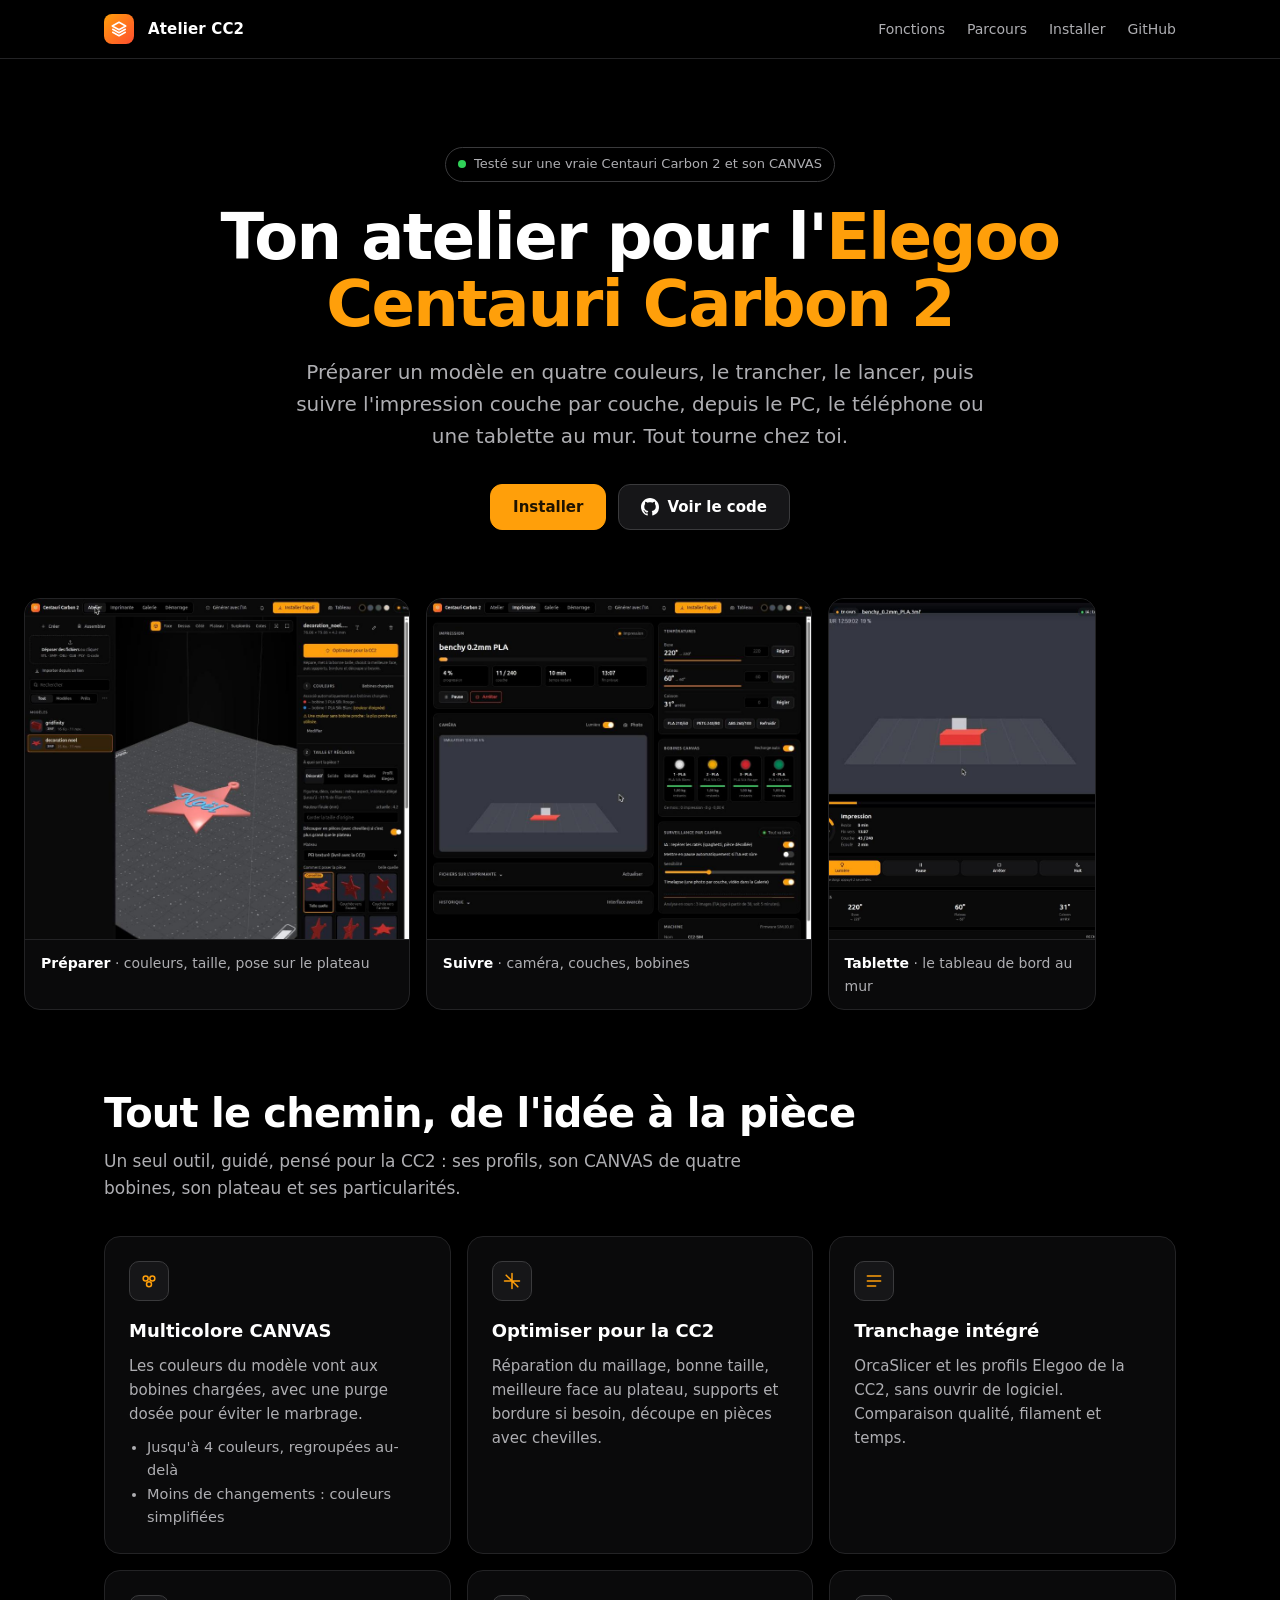
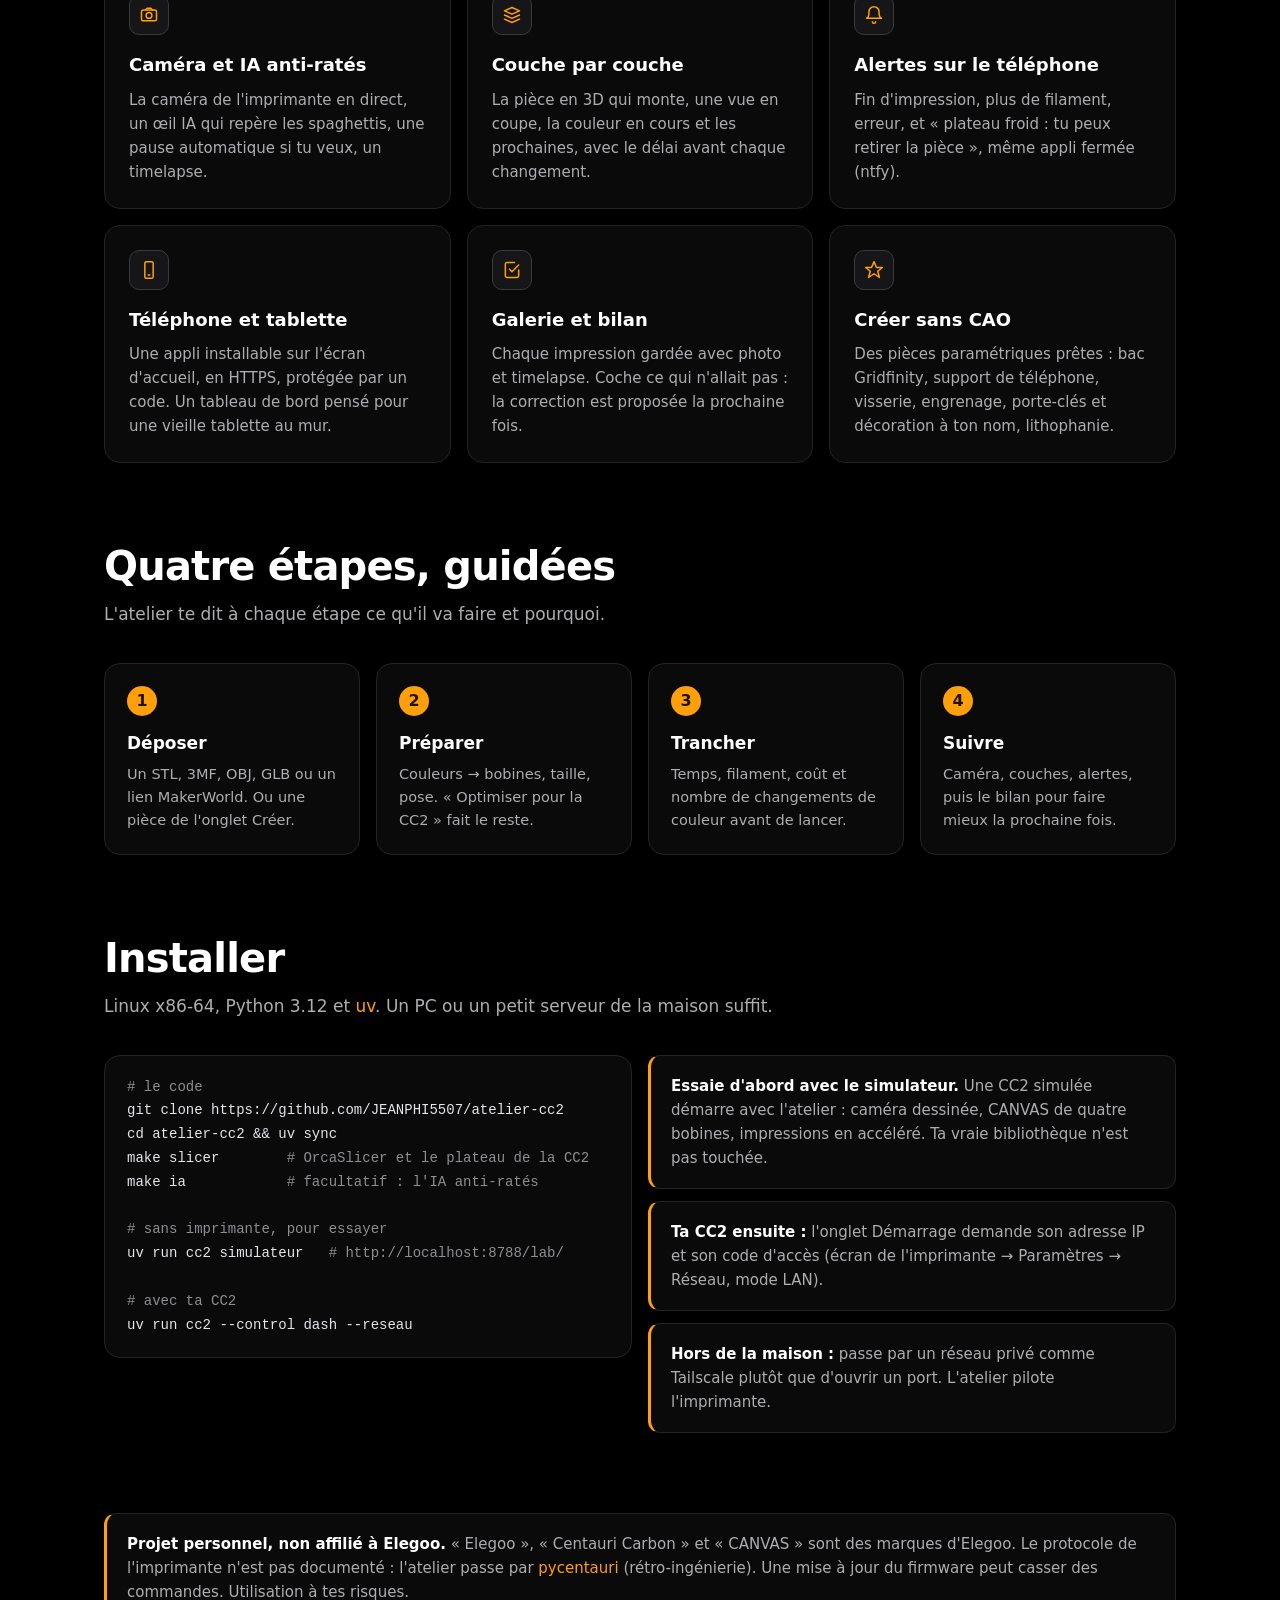
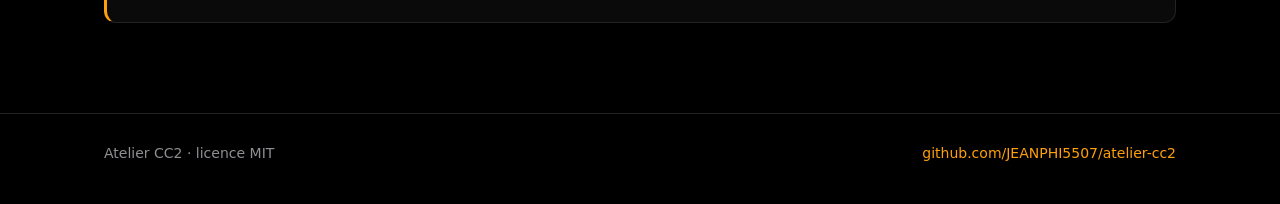
==== docs/index.html @ b0e8e363 "Page d'accueil du projet" ====
<!doctype html>
<html lang="fr">
<head>
<meta charset="utf-8">
<meta name="viewport" content="width=device-width, initial-scale=1">
<title>Atelier CC2</title>
<meta name="description" content="Un atelier web pour l'Elegoo Centauri Carbon 2 et son CANVAS : préparer, trancher, lancer et suivre ses impressions, depuis le PC, le téléphone ou une tablette.">
<meta name="theme-color" content="#000000">
<style>
  :root {
    --bg: #000; --surface: #0a0a0b; --raised: #161618; --line: #232325; --line-strong: #3a3a3c;
    --txt: #fff; --dim: #aeaeb2; --faint: #8e8e93; --acc: #ff9f0a; --acc-ink: #1f1300;
    --ok: #30d158; --r: 16px;
  }
  * { box-sizing: border-box; }
  html { scroll-behavior: smooth; }
  body { margin: 0; background: var(--bg); color: var(--txt); font: 16px/1.6 -apple-system, BlinkMacSystemFont, "SF Pro Text", Inter, "Segoe UI", system-ui, sans-serif; -webkit-font-smoothing: antialiased; }
  a { color: var(--acc); text-decoration: none; } a:hover { text-decoration: underline; }
  .wrap { max-width: 1120px; margin: 0 auto; padding: 0 24px; }
  header.top { position: sticky; top: 0; z-index: 5; background: rgba(0,0,0,.82); backdrop-filter: saturate(160%) blur(14px); border-bottom: 1px solid var(--line); }
  header.top .wrap { display: flex; align-items: center; gap: 14px; height: 58px; }
  .logo { width: 30px; height: 30px; border-radius: 8px; background: linear-gradient(135deg, var(--acc), #ff4d2f); display: grid; place-items: center; }
  .logo svg { width: 18px; height: 18px; fill: none; stroke: #fff; stroke-width: 2; stroke-linejoin: round; }
  header.top b { font-size: 15px; letter-spacing: .01em; }
  header.top nav { margin-left: auto; display: flex; gap: 22px; font-size: 14px; }
  header.top nav a { color: var(--dim); } header.top nav a:hover { color: var(--txt); text-decoration: none; }

  .hero { padding: 88px 0 56px; text-align: center; }
  .tag { display: inline-flex; gap: 8px; align-items: center; padding: 6px 12px; border: 1px solid var(--line-strong); border-radius: 99px; color: var(--dim); font-size: 13px; }
  .tag i { width: 8px; height: 8px; border-radius: 50%; background: var(--ok); }
  h1 { font-size: clamp(38px, 6vw, 64px); line-height: 1.05; letter-spacing: -.025em; margin: 22px auto 18px; max-width: 900px; }
  h1 span { color: var(--acc); }
  .lead { color: var(--dim); font-size: clamp(17px, 2vw, 20px); max-width: 720px; margin: 0 auto 32px; }
  .btns { display: flex; gap: 12px; justify-content: center; flex-wrap: wrap; }
  .btn { display: inline-flex; align-items: center; gap: 8px; height: 46px; padding: 0 22px; border-radius: 12px; font-weight: 600; font-size: 15px; border: 1px solid var(--line-strong); color: var(--txt); background: var(--raised); }
  .btn:hover { text-decoration: none; border-color: var(--faint); }
  .btn.primary { background: var(--acc); color: var(--acc-ink); border-color: var(--acc); }
  .btn.primary:hover { filter: brightness(1.08); }
  .btn svg { width: 18px; height: 18px; fill: currentColor; }

  .shots { display: grid; grid-template-columns: 1.15fr 1.15fr .8fr; gap: 16px; margin: 12px 0 0; }
  figure { margin: 0; background: var(--surface); border: 1px solid var(--line); border-radius: var(--r); overflow: hidden; }
  figure img { display: block; width: 100%; height: 340px; object-fit: cover; object-position: top; }
  figcaption { padding: 12px 16px; font-size: 14px; color: var(--dim); border-top: 1px solid var(--line); }
  figcaption b { color: var(--txt); }

  section { padding: 80px 0 0; }
  h2 { font-size: clamp(28px, 3.6vw, 40px); letter-spacing: -.02em; line-height: 1.15; margin: 0 0 12px; }
  .sub { color: var(--dim); max-width: 680px; margin: 0 0 34px; font-size: 17px; }
  .grid { display: grid; grid-template-columns: repeat(3, 1fr); gap: 16px; }
  .card { background: var(--surface); border: 1px solid var(--line); border-radius: var(--r); padding: 24px; }
  .card .ic { width: 40px; height: 40px; border-radius: 10px; background: var(--raised); border: 1px solid var(--line-strong); display: grid; place-items: center; margin-bottom: 16px; }
  .card .ic svg { width: 20px; height: 20px; fill: none; stroke: var(--acc); stroke-width: 1.8; stroke-linecap: round; stroke-linejoin: round; }
  .card h3 { margin: 0 0 8px; font-size: 18px; }
  .card p { margin: 0; color: var(--dim); font-size: 15px; }
  .card ul { margin: 10px 0 0; padding-left: 18px; color: var(--dim); font-size: 14.5px; }

  .steps { counter-reset: s; display: grid; grid-template-columns: repeat(4, 1fr); gap: 16px; }
  .step { position: relative; padding: 22px; border-radius: var(--r); background: var(--surface); border: 1px solid var(--line); }
  .step::before { counter-increment: s; content: counter(s); display: grid; place-items: center; width: 30px; height: 30px; border-radius: 50%; background: var(--acc); color: var(--acc-ink); font-weight: 700; margin-bottom: 14px; }
  .step h3 { margin: 0 0 6px; font-size: 17px; } .step p { margin: 0; color: var(--dim); font-size: 14.5px; }

  .install { display: grid; grid-template-columns: 1fr 1fr; gap: 16px; align-items: start; }
  pre { margin: 0; background: var(--surface); border: 1px solid var(--line); border-radius: var(--r); padding: 20px 22px; overflow-x: auto; font: 14px/1.7 ui-monospace, "SF Mono", Menlo, Consolas, monospace; color: #e5e5ea; }
  pre .c { color: var(--faint); }
  .note { background: var(--surface); border: 1px solid var(--line); border-left: 3px solid var(--acc); border-radius: 12px; padding: 18px 20px; color: var(--dim); font-size: 15px; }
  .note b { color: var(--txt); }
  .note + .note { margin-top: 12px; }

  footer { margin-top: 90px; border-top: 1px solid var(--line); padding: 28px 0 40px; color: var(--faint); font-size: 14px; }
  footer .wrap { display: flex; gap: 16px; flex-wrap: wrap; justify-content: space-between; }

  @media (max-width: 900px) {
    .shots { grid-template-columns: 1fr; } figure img { height: auto; max-height: 520px; }
    .grid { grid-template-columns: 1fr 1fr; } .steps { grid-template-columns: 1fr 1fr; } .install { grid-template-columns: 1fr; }
  }
  @media (max-width: 600px) {
    .wrap { padding: 0 16px; } header.top nav { gap: 14px; font-size: 13px; } header.top nav .opt { display: none; }
    .hero { padding: 56px 0 36px; } section { padding-top: 60px; }
    .grid, .steps { grid-template-columns: 1fr; }
    .btn { width: 100%; justify-content: center; }
  }
</style>
</head>
<body>
<header class="top">
  <div class="wrap">
    <span class="logo"><svg viewBox="0 0 24 24"><path d="M12 3 3 8l9 5 9-5-9-5Zm-9 9 9 5 9-5M3 16l9 5 9-5"/></svg></span>
    <b>Atelier CC2</b>
    <nav><a href="#fonctions">Fonctions</a><a class="opt" href="#parcours">Parcours</a><a href="#installer">Installer</a><a href="https://github.com/JEANPHI5507/atelier-cc2">GitHub</a></nav>
  </div>
</header>

<main>
  <div class="wrap hero">
    <span class="tag"><i></i>Testé sur une vraie Centauri Carbon 2 et son CANVAS</span>
    <h1>Ton atelier pour l'<span>Elegoo Centauri&nbsp;Carbon&nbsp;2</span></h1>
    <p class="lead">Préparer un modèle en quatre couleurs, le trancher, le lancer, puis suivre l'impression couche par couche,
      depuis le PC, le téléphone ou une tablette au mur. Tout tourne chez toi.</p>
    <div class="btns">
      <a class="btn primary" href="#installer">Installer</a>
      <a class="btn" href="https://github.com/JEANPHI5507/atelier-cc2"><svg viewBox="0 0 16 16"><path d="M8 0C3.58 0 0 3.58 0 8c0 3.54 2.29 6.53 5.47 7.59.4.07.55-.17.55-.38 0-.19-.01-.82-.01-1.49-2.01.37-2.53-.49-2.69-.94-.09-.23-.48-.94-.82-1.13-.28-.15-.68-.52-.01-.53.63-.01 1.08.58 1.23.82.72 1.21 1.87.87 2.33.66.07-.52.28-.87.51-1.07-1.78-.2-3.64-.89-3.64-3.95 0-.87.31-1.59.82-2.15-.08-.2-.36-1.02.08-2.12 0 0 .67-.21 2.2.82.64-.18 1.32-.27 2-.27.68 0 1.36.09 2 .27 1.53-1.04 2.2-.82 2.2-.82.44 1.1.16 1.92.08 2.12.51.56.82 1.27.82 2.15 0 3.07-1.87 3.75-3.65 3.95.29.25.54.73.54 1.48 0 1.07-.01 1.93-.01 2.2 0 .21.15.46.55.38A8.01 8.01 0 0 0 16 8c0-4.42-3.58-8-8-8Z"/></svg>Voir le code</a>
    </div>
  </div>

  <div class="wrap shots">
    <figure><img src="atelier.jpg" alt="L'onglet Atelier : un modèle de décoration de Noël sur le plateau de la CC2, ses couleurs associées aux bobines"><figcaption><b>Préparer</b> · couleurs, taille, pose sur le plateau</figcaption></figure>
    <figure><img src="imprimante.jpg" alt="L'onglet Imprimante pendant une impression : progression, caméra, températures et bobines du CANVAS"><figcaption><b>Suivre</b> · caméra, couches, bobines</figcaption></figure>
    <figure><img src="tablette.jpg" alt="Le tableau de bord pour tablette : caméra en grand, progression et boutons"><figcaption><b>Tablette</b> · le tableau de bord au mur</figcaption></figure>
  </div>

  <section id="fonctions">
    <div class="wrap">
      <h2>Tout le chemin, de l'idée à la pièce</h2>
      <p class="sub">Un seul outil, guidé, pensé pour la CC2 : ses profils, son CANVAS de quatre bobines, son plateau et ses particularités.</p>
      <div class="grid">
        <div class="card"><div class="ic"><svg viewBox="0 0 24 24"><circle cx="8" cy="9" r="3"/><circle cx="16" cy="9" r="3"/><circle cx="12" cy="16" r="3"/></svg></div>
          <h3>Multicolore CANVAS</h3><p>Les couleurs du modèle vont aux bobines chargées, avec une purge dosée pour éviter le marbrage.</p>
          <ul><li>Jusqu'à 4 couleurs, regroupées au-delà</li><li>Moins de changements : couleurs simplifiées</li></ul></div>
        <div class="card"><div class="ic"><svg viewBox="0 0 24 24"><path d="M12 3v18M3 12h18M5 5l14 14"/></svg></div>
          <h3>Optimiser pour la CC2</h3><p>Réparation du maillage, bonne taille, meilleure face au plateau, supports et bordure si besoin, découpe en pièces avec chevilles.</p></div>
        <div class="card"><div class="ic"><svg viewBox="0 0 24 24"><path d="M4 6h16M4 12h16M4 18h10"/></svg></div>
          <h3>Tranchage intégré</h3><p>OrcaSlicer et les profils Elegoo de la CC2, sans ouvrir de logiciel. Comparaison qualité, filament et temps.</p></div>
        <div class="card"><div class="ic"><svg viewBox="0 0 24 24"><rect x="3" y="6" width="18" height="13" rx="2"/><circle cx="12" cy="12.5" r="3.5"/><path d="M8 6l1.5-2h5L16 6"/></svg></div>
          <h3>Caméra et IA anti-ratés</h3><p>La caméra de l'imprimante en direct, un œil IA qui repère les spaghettis, une pause automatique si tu veux, un timelapse.</p></div>
        <div class="card"><div class="ic"><svg viewBox="0 0 24 24"><path d="M3 17l9 4 9-4M3 12l9 4 9-4M12 3 3 7l9 4 9-4-9-4Z"/></svg></div>
          <h3>Couche par couche</h3><p>La pièce en 3D qui monte, une vue en coupe, la couleur en cours et les prochaines, avec le délai avant chaque changement.</p></div>
        <div class="card"><div class="ic"><svg viewBox="0 0 24 24"><path d="M6 8a6 6 0 0 1 12 0c0 7 3 8 3 8H3s3-1 3-8M10 20a2 2 0 0 0 4 0"/></svg></div>
          <h3>Alertes sur le téléphone</h3><p>Fin d'impression, plus de filament, erreur, et « plateau froid : tu peux retirer la pièce », même appli fermée (ntfy).</p></div>
        <div class="card"><div class="ic"><svg viewBox="0 0 24 24"><rect x="7" y="2" width="10" height="20" rx="2"/><path d="M11 18h2"/></svg></div>
          <h3>Téléphone et tablette</h3><p>Une appli installable sur l'écran d'accueil, en HTTPS, protégée par un code. Un tableau de bord pensé pour une vieille tablette au mur.</p></div>
        <div class="card"><div class="ic"><svg viewBox="0 0 24 24"><path d="M9 11l3 3 8-8M20 12v7a2 2 0 0 1-2 2H6a2 2 0 0 1-2-2V5a2 2 0 0 1 2-2h9"/></svg></div>
          <h3>Galerie et bilan</h3><p>Chaque impression gardée avec photo et timelapse. Coche ce qui n'allait pas : la correction est proposée la prochaine fois.</p></div>
        <div class="card"><div class="ic"><svg viewBox="0 0 24 24"><path d="M12 2l3 7h7l-5.5 4.5L18.5 21 12 16.5 5.5 21l2-7.5L2 9h7l3-7Z"/></svg></div>
          <h3>Créer sans CAO</h3><p>Des pièces paramétriques prêtes : bac Gridfinity, support de téléphone, visserie, engrenage, porte-clés et décoration à ton nom, lithophanie.</p></div>
      </div>
    </div>
  </section>

  <section id="parcours">
    <div class="wrap">
      <h2>Quatre étapes, guidées</h2>
      <p class="sub">L'atelier te dit à chaque étape ce qu'il va faire et pourquoi.</p>
      <div class="steps">
        <div class="step"><h3>Déposer</h3><p>Un STL, 3MF, OBJ, GLB ou un lien MakerWorld. Ou une pièce de l'onglet Créer.</p></div>
        <div class="step"><h3>Préparer</h3><p>Couleurs → bobines, taille, pose. « Optimiser pour la CC2 » fait le reste.</p></div>
        <div class="step"><h3>Trancher</h3><p>Temps, filament, coût et nombre de changements de couleur avant de lancer.</p></div>
        <div class="step"><h3>Suivre</h3><p>Caméra, couches, alertes, puis le bilan pour faire mieux la prochaine fois.</p></div>
      </div>
    </div>
  </section>

  <section id="installer">
    <div class="wrap">
      <h2>Installer</h2>
      <p class="sub">Linux x86-64, Python 3.12 et <a href="https://docs.astral.sh/uv/">uv</a>. Un PC ou un petit serveur de la maison suffit.</p>
      <div class="install">
        <pre><span class="c"># le code</span>
git clone https://github.com/JEANPHI5507/atelier-cc2
cd atelier-cc2 && uv sync
make slicer        <span class="c"># OrcaSlicer et le plateau de la CC2</span>
make ia            <span class="c"># facultatif : l'IA anti-ratés</span>

<span class="c"># sans imprimante, pour essayer</span>
uv run cc2 simulateur   <span class="c"># http://localhost:8788/lab/</span>

<span class="c"># avec ta CC2</span>
uv run cc2 --control dash --reseau</pre>
        <div>
          <div class="note"><b>Essaie d'abord avec le simulateur.</b> Une CC2 simulée démarre avec l'atelier : caméra dessinée, CANVAS de quatre bobines, impressions en accéléré. Ta vraie bibliothèque n'est pas touchée.</div>
          <div class="note"><b>Ta CC2 ensuite :</b> l'onglet Démarrage demande son adresse IP et son code d'accès (écran de l'imprimante → Paramètres → Réseau, mode LAN).</div>
          <div class="note"><b>Hors de la maison :</b> passe par un réseau privé comme Tailscale plutôt que d'ouvrir un port. L'atelier pilote l'imprimante.</div>
        </div>
      </div>
    </div>
  </section>

  <section>
    <div class="wrap">
      <div class="note"><b>Projet personnel, non affilié à Elegoo.</b> « Elegoo », « Centauri Carbon » et « CANVAS » sont des marques d'Elegoo.
        Le protocole de l'imprimante n'est pas documenté : l'atelier passe par <a href="https://github.com/bjan/pycentauri">pycentauri</a> (rétro-ingénierie).
        Une mise à jour du firmware peut casser des commandes. Utilisation à tes risques.</div>
    </div>
  </section>
</main>

<footer>
  <div class="wrap">
    <span>Atelier CC2 · licence MIT</span>
    <span><a href="https://github.com/JEANPHI5507/atelier-cc2">github.com/JEANPHI5507/atelier-cc2</a></span>
  </div>
</footer>
</body>
</html>
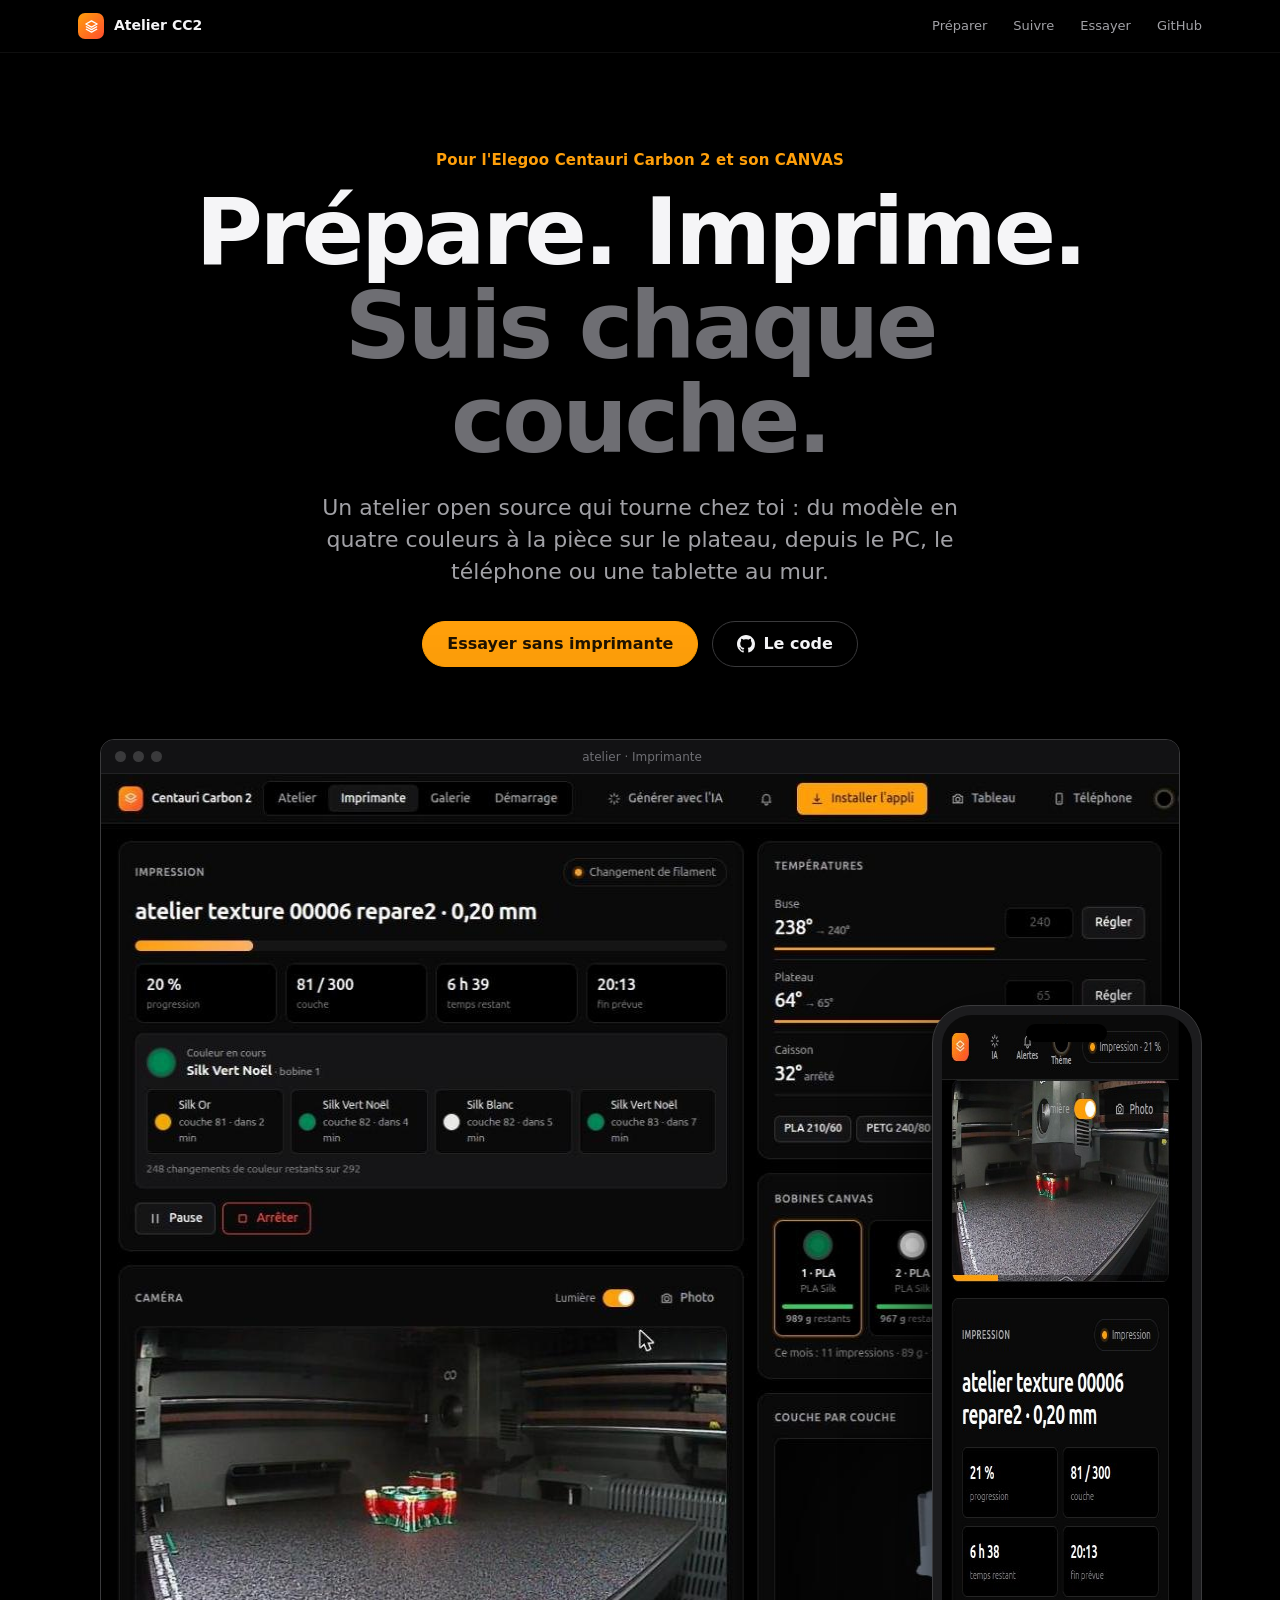
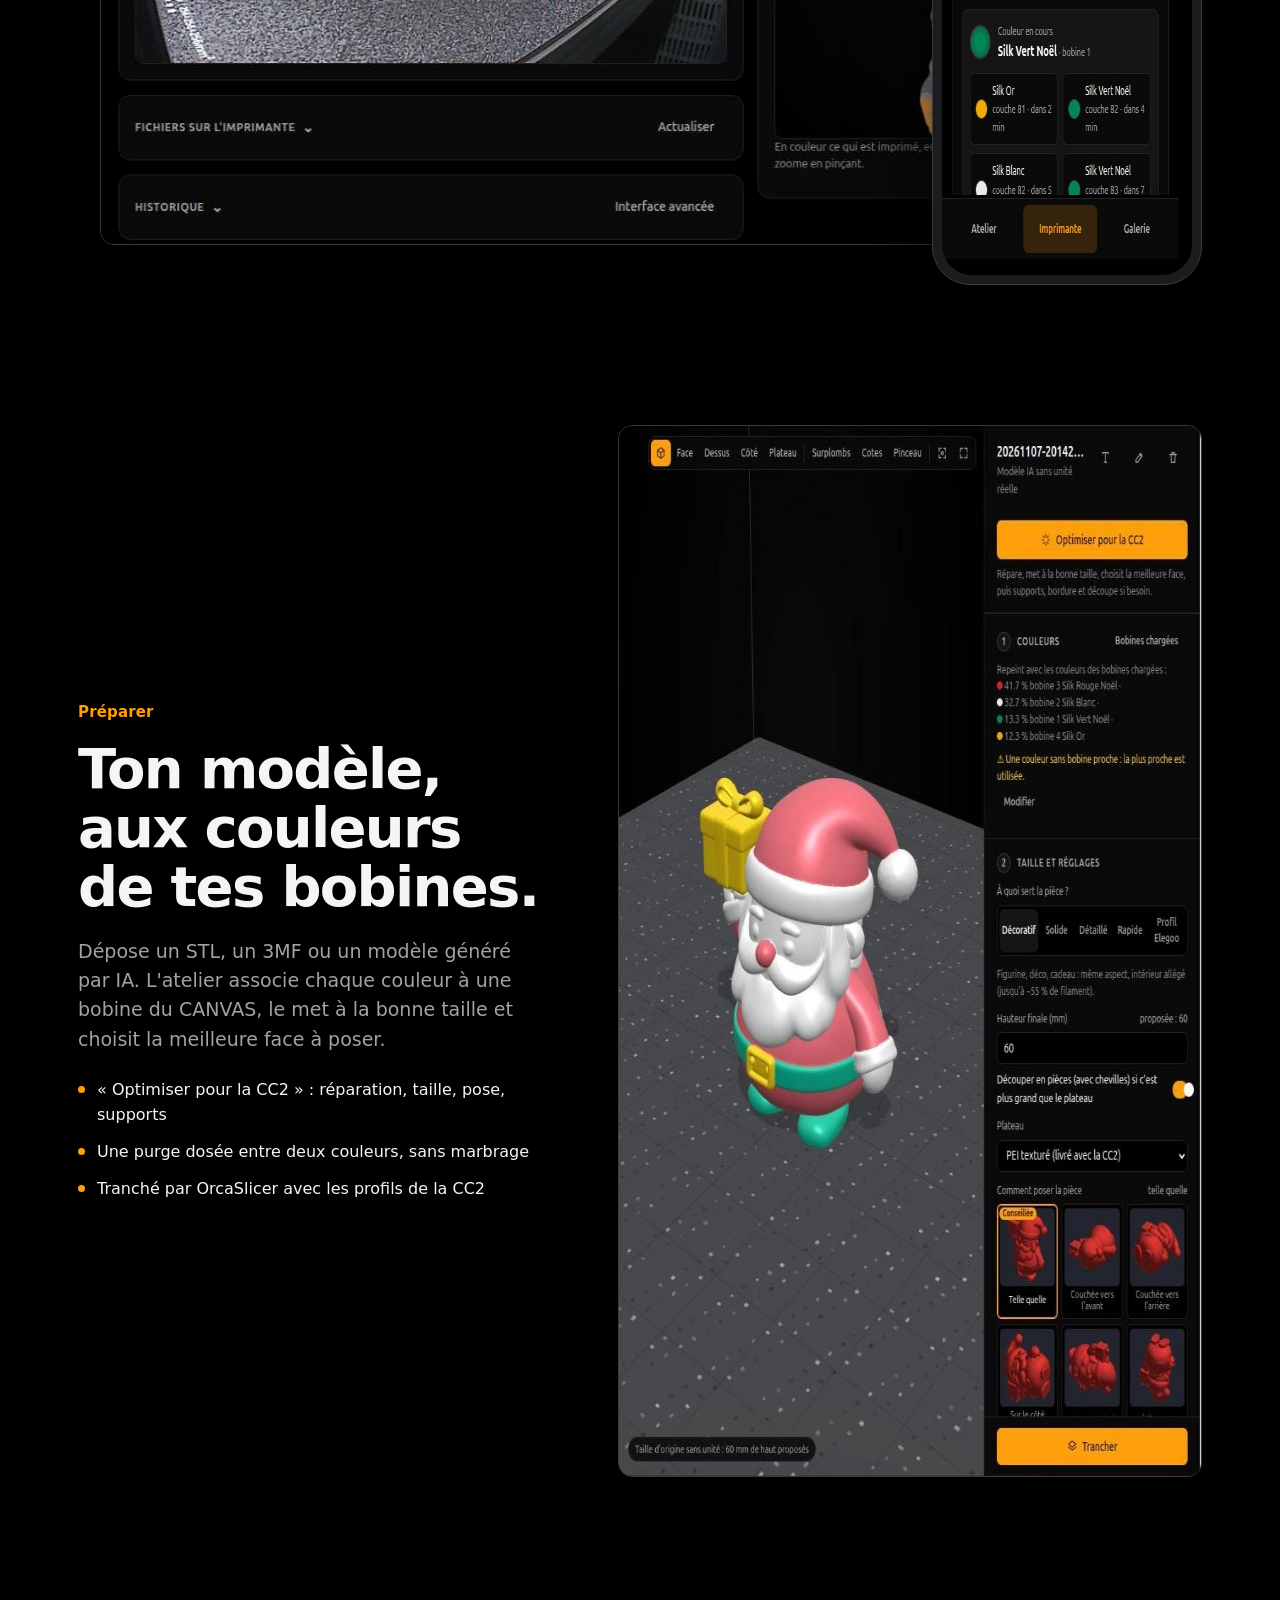
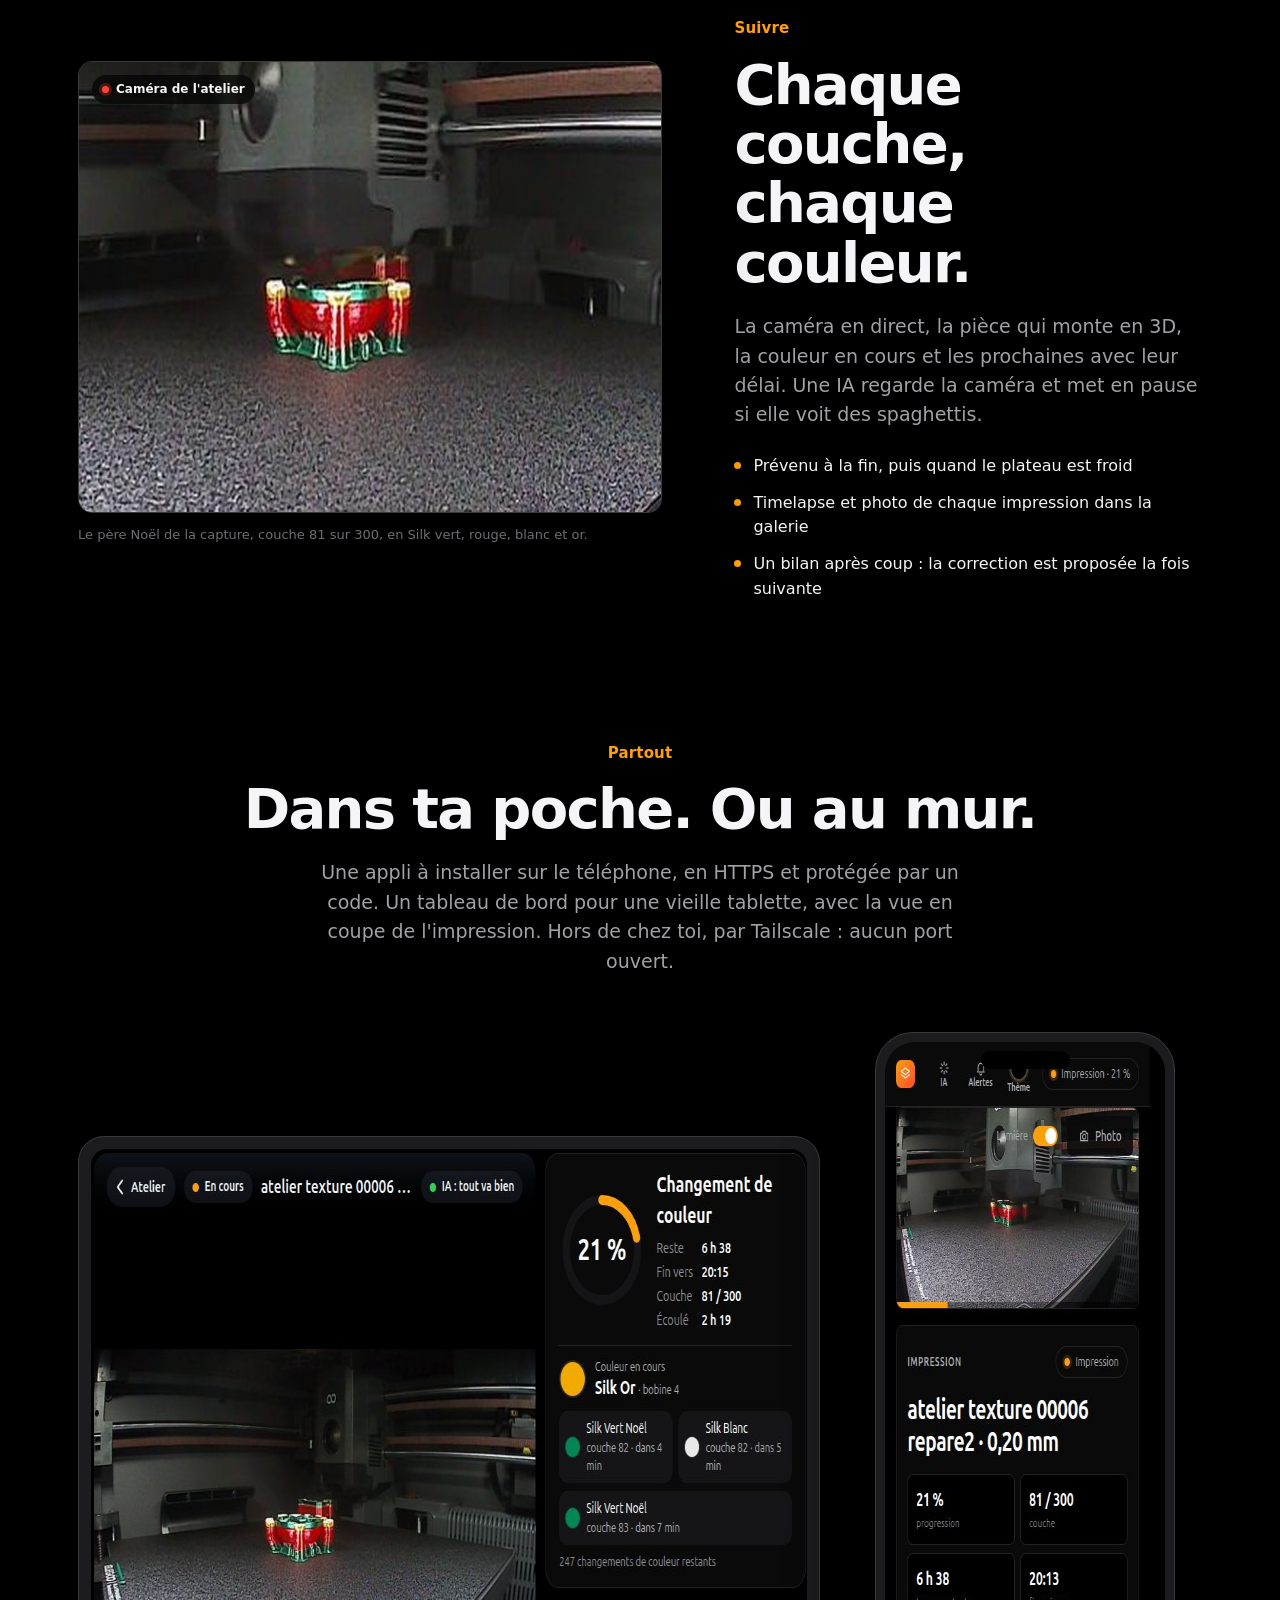
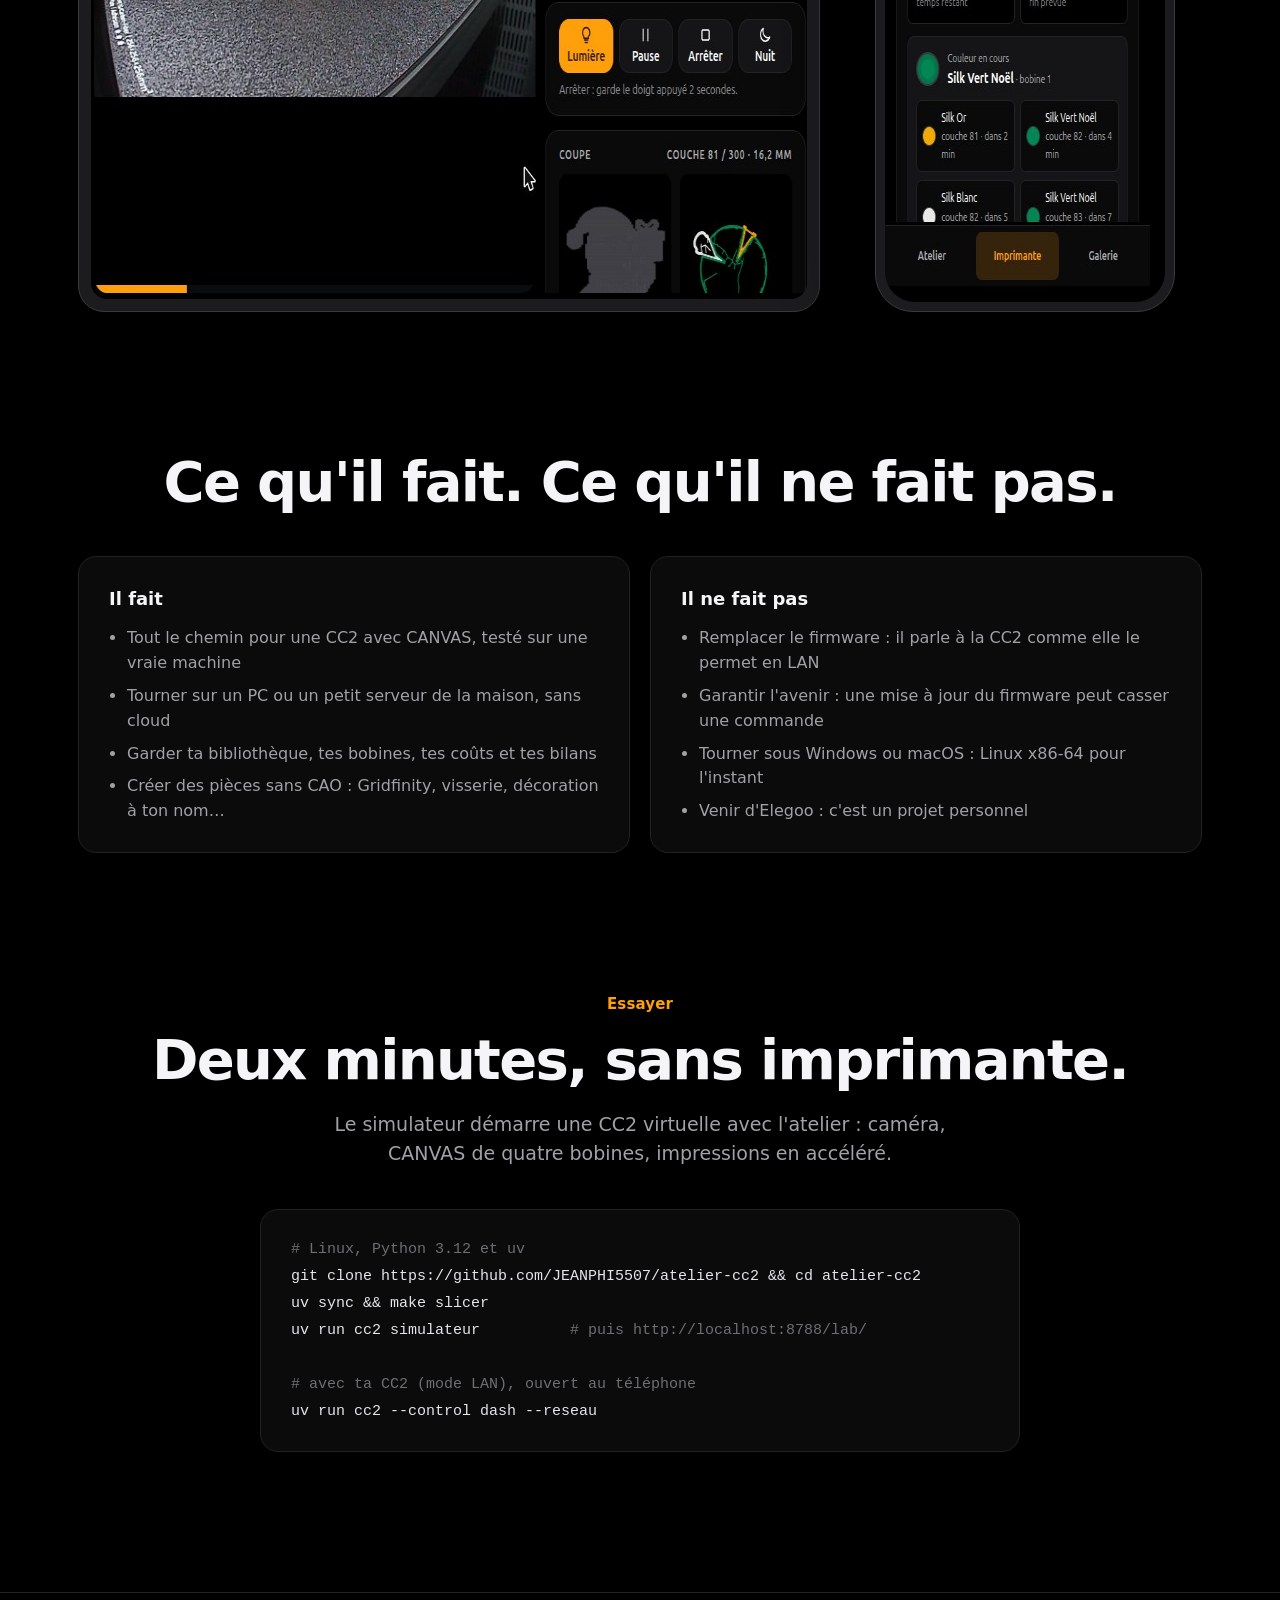
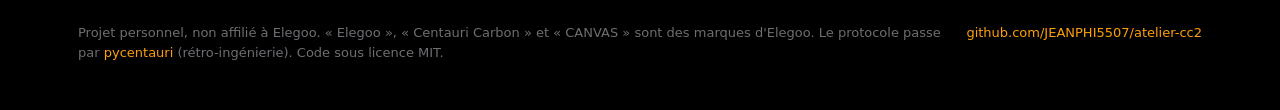
==== commit be0ea336: "Nouvelle page d'accueil et captures d'une vraie impression ; couleurs à venir lisibles sur téléphone" ====
--- a/docs/index.html
+++ b/docs/index.html
@@ -4,81 +4,104 @@
 <meta charset="utf-8">
 <meta name="viewport" content="width=device-width, initial-scale=1">
 <title>Atelier CC2</title>
-<meta name="description" content="Un atelier web pour l'Elegoo Centauri Carbon 2 et son CANVAS : préparer, trancher, lancer et suivre ses impressions, depuis le PC, le téléphone ou une tablette.">
+<meta name="description" content="Un atelier web open source pour l'Elegoo Centauri Carbon 2 et son CANVAS : préparer un modèle en quatre couleurs, le trancher, le lancer et suivre chaque couche, depuis le PC, le téléphone ou une tablette.">
 <meta name="theme-color" content="#000000">
+<meta property="og:title" content="Atelier CC2">
+<meta property="og:description" content="Prépare, imprime et suis chaque couche de ta Centauri Carbon 2.">
+<meta property="og:image" content="suivi.jpg">
 <style>
   :root {
-    --bg: #000; --surface: #0a0a0b; --raised: #161618; --line: #232325; --line-strong: #3a3a3c;
-    --txt: #fff; --dim: #aeaeb2; --faint: #8e8e93; --acc: #ff9f0a; --acc-ink: #1f1300;
-    --ok: #30d158; --r: 16px;
+    --bg: #000; --surface: #0b0b0c; --raised: #161618; --line: #222224; --line-strong: #3a3a3c;
+    --txt: #f5f5f7; --dim: #a1a1a6; --faint: #6e6e73; --acc: #ff9f0a; --acc-ink: #1f1300;
   }
   * { box-sizing: border-box; }
   html { scroll-behavior: smooth; }
-  body { margin: 0; background: var(--bg); color: var(--txt); font: 16px/1.6 -apple-system, BlinkMacSystemFont, "SF Pro Text", Inter, "Segoe UI", system-ui, sans-serif; -webkit-font-smoothing: antialiased; }
+  body { margin: 0; background: var(--bg); color: var(--txt); font: 17px/1.55 -apple-system, BlinkMacSystemFont, "SF Pro Text", Inter, "Segoe UI", system-ui, sans-serif; -webkit-font-smoothing: antialiased; overflow-x: hidden; }
+  img { display: block; max-width: 100%; }
   a { color: var(--acc); text-decoration: none; } a:hover { text-decoration: underline; }
-  .wrap { max-width: 1120px; margin: 0 auto; padding: 0 24px; }
-  header.top { position: sticky; top: 0; z-index: 5; background: rgba(0,0,0,.82); backdrop-filter: saturate(160%) blur(14px); border-bottom: 1px solid var(--line); }
-  header.top .wrap { display: flex; align-items: center; gap: 14px; height: 58px; }
-  .logo { width: 30px; height: 30px; border-radius: 8px; background: linear-gradient(135deg, var(--acc), #ff4d2f); display: grid; place-items: center; }
-  .logo svg { width: 18px; height: 18px; fill: none; stroke: #fff; stroke-width: 2; stroke-linejoin: round; }
-  header.top b { font-size: 15px; letter-spacing: .01em; }
-  header.top nav { margin-left: auto; display: flex; gap: 22px; font-size: 14px; }
-  header.top nav a { color: var(--dim); } header.top nav a:hover { color: var(--txt); text-decoration: none; }
-
-  .hero { padding: 88px 0 56px; text-align: center; }
-  .tag { display: inline-flex; gap: 8px; align-items: center; padding: 6px 12px; border: 1px solid var(--line-strong); border-radius: 99px; color: var(--dim); font-size: 13px; }
-  .tag i { width: 8px; height: 8px; border-radius: 50%; background: var(--ok); }
-  h1 { font-size: clamp(38px, 6vw, 64px); line-height: 1.05; letter-spacing: -.025em; margin: 22px auto 18px; max-width: 900px; }
-  h1 span { color: var(--acc); }
-  .lead { color: var(--dim); font-size: clamp(17px, 2vw, 20px); max-width: 720px; margin: 0 auto 32px; }
-  .btns { display: flex; gap: 12px; justify-content: center; flex-wrap: wrap; }
-  .btn { display: inline-flex; align-items: center; gap: 8px; height: 46px; padding: 0 22px; border-radius: 12px; font-weight: 600; font-size: 15px; border: 1px solid var(--line-strong); color: var(--txt); background: var(--raised); }
+  .wrap { max-width: 1180px; margin: 0 auto; padding: 0 28px; }
+
+  /* top bar */
+  .top { position: sticky; top: 0; z-index: 10; background: rgba(0,0,0,.72); backdrop-filter: saturate(180%) blur(18px); border-bottom: 1px solid rgba(255,255,255,.06); }
+  .top .wrap { display: flex; align-items: center; height: 52px; gap: 10px; }
+  .logo { width: 26px; height: 26px; border-radius: 7px; background: linear-gradient(135deg, var(--acc), #ff4d2f); display: grid; place-items: center; }
+  .logo svg { width: 15px; height: 15px; fill: none; stroke: #fff; stroke-width: 2.2; stroke-linejoin: round; }
+  .top b { font-size: 14px; font-weight: 600; }
+  .top nav { margin-left: auto; display: flex; gap: 26px; font-size: 13px; }
+  .top nav a { color: var(--dim); } .top nav a:hover { color: var(--txt); text-decoration: none; }
+
+  /* hero */
+  .hero { text-align: center; padding: 96px 0 0; }
+  .eyebrow { color: var(--acc); font-size: 15px; font-weight: 600; letter-spacing: .01em; margin: 0 0 14px; }
+  h1 { font-size: clamp(44px, 7.6vw, 92px); line-height: 1.02; letter-spacing: -.035em; font-weight: 700; margin: 0 auto; max-width: 980px; }
+  h1 em { font-style: normal; color: var(--faint); }
+  .lead { color: var(--dim); font-size: clamp(18px, 2.2vw, 22px); line-height: 1.45; max-width: 700px; margin: 24px auto 34px; }
+  .ctas { display: flex; gap: 14px; justify-content: center; flex-wrap: wrap; }
+  .btn { display: inline-flex; align-items: center; gap: 8px; height: 46px; padding: 0 24px; border-radius: 999px; font-size: 16px; font-weight: 600; color: var(--txt); border: 1px solid var(--line-strong); }
   .btn:hover { text-decoration: none; border-color: var(--faint); }
   .btn.primary { background: var(--acc); color: var(--acc-ink); border-color: var(--acc); }
-  .btn.primary:hover { filter: brightness(1.08); }
+  .btn.primary:hover { filter: brightness(1.07); }
   .btn svg { width: 18px; height: 18px; fill: currentColor; }
 
-  .shots { display: grid; grid-template-columns: 1.15fr 1.15fr .8fr; gap: 16px; margin: 12px 0 0; }
-  figure { margin: 0; background: var(--surface); border: 1px solid var(--line); border-radius: var(--r); overflow: hidden; }
-  figure img { display: block; width: 100%; height: 340px; object-fit: cover; object-position: top; }
-  figcaption { padding: 12px 16px; font-size: 14px; color: var(--dim); border-top: 1px solid var(--line); }
-  figcaption b { color: var(--txt); }
-
-  section { padding: 80px 0 0; }
-  h2 { font-size: clamp(28px, 3.6vw, 40px); letter-spacing: -.02em; line-height: 1.15; margin: 0 0 12px; }
-  .sub { color: var(--dim); max-width: 680px; margin: 0 0 34px; font-size: 17px; }
-  .grid { display: grid; grid-template-columns: repeat(3, 1fr); gap: 16px; }
-  .card { background: var(--surface); border: 1px solid var(--line); border-radius: var(--r); padding: 24px; }
-  .card .ic { width: 40px; height: 40px; border-radius: 10px; background: var(--raised); border: 1px solid var(--line-strong); display: grid; place-items: center; margin-bottom: 16px; }
-  .card .ic svg { width: 20px; height: 20px; fill: none; stroke: var(--acc); stroke-width: 1.8; stroke-linecap: round; stroke-linejoin: round; }
-  .card h3 { margin: 0 0 8px; font-size: 18px; }
-  .card p { margin: 0; color: var(--dim); font-size: 15px; }
-  .card ul { margin: 10px 0 0; padding-left: 18px; color: var(--dim); font-size: 14.5px; }
-
-  .steps { counter-reset: s; display: grid; grid-template-columns: repeat(4, 1fr); gap: 16px; }
-  .step { position: relative; padding: 22px; border-radius: var(--r); background: var(--surface); border: 1px solid var(--line); }
-  .step::before { counter-increment: s; content: counter(s); display: grid; place-items: center; width: 30px; height: 30px; border-radius: 50%; background: var(--acc); color: var(--acc-ink); font-weight: 700; margin-bottom: 14px; }
-  .step h3 { margin: 0 0 6px; font-size: 17px; } .step p { margin: 0; color: var(--dim); font-size: 14.5px; }
-
-  .install { display: grid; grid-template-columns: 1fr 1fr; gap: 16px; align-items: start; }
-  pre { margin: 0; background: var(--surface); border: 1px solid var(--line); border-radius: var(--r); padding: 20px 22px; overflow-x: auto; font: 14px/1.7 ui-monospace, "SF Mono", Menlo, Consolas, monospace; color: #e5e5ea; }
+  /* devices */
+  .stage { position: relative; margin: 72px auto 0; max-width: 1080px; padding-bottom: 40px; }
+  .stage::before { content: ""; position: absolute; inset: 12% 8% 0; background: radial-gradient(closest-side, rgba(255,159,10,.20), transparent); filter: blur(40px); z-index: 0; }
+  .browser { position: relative; z-index: 1; border-radius: 14px; overflow: hidden; border: 1px solid var(--line-strong); background: var(--surface); box-shadow: 0 40px 120px rgba(0,0,0,.8); }
+  .browser .bar { height: 34px; display: flex; align-items: center; gap: 7px; padding: 0 14px; background: #121214; border-bottom: 1px solid var(--line); }
+  .browser .bar i { width: 11px; height: 11px; border-radius: 50%; background: #3a3a3c; }
+  .browser .bar span { margin: 0 auto; font-size: 12px; color: var(--faint); padding-right: 50px; }
+  .phone { position: absolute; z-index: 2; right: -2%; bottom: 0; width: 25%; min-width: 170px; border-radius: 38px; padding: 9px; background: #1c1c1e; border: 1px solid #3a3a3c; box-shadow: 0 30px 80px rgba(0,0,0,.85); }
+  .phone img { border-radius: 30px; }
+  .phone::before { content: ""; position: absolute; top: 18px; left: 50%; width: 30%; height: 18px; margin-left: -15%; border-radius: 10px; background: #000; z-index: 1; }
+
+  /* sections */
+  section { padding: 140px 0 0; }
+  .row { display: grid; grid-template-columns: 1fr 1.25fr; gap: 72px; align-items: center; }
+  .row.flip { grid-template-columns: 1.25fr 1fr; } .row.flip .txt { order: 2; }
+  h2 { font-size: clamp(34px, 4.6vw, 56px); line-height: 1.06; letter-spacing: -.03em; margin: 0 0 20px; font-weight: 700; }
+  .txt p { color: var(--dim); font-size: 19px; margin: 0 0 24px; max-width: 520px; }
+  .txt p.eyebrow, .center p.eyebrow { color: var(--acc); font-size: 15px; margin: 0 0 14px; }
+  .ticks { list-style: none; padding: 0; margin: 0; display: grid; gap: 12px; }
+  .ticks li { display: flex; gap: 12px; align-items: baseline; color: var(--txt); font-size: 16px; }
+  .ticks li::before { content: ""; flex: none; width: 7px; height: 7px; border-radius: 50%; background: var(--acc); transform: translateY(-2px); }
+  .shot { border-radius: 14px; overflow: hidden; border: 1px solid var(--line-strong); box-shadow: 0 30px 90px rgba(0,0,0,.7); }
+  .cap { margin-top: 12px; font-size: 13px; color: var(--faint); }
+  .live { position: relative; }
+  .live .tag { position: absolute; top: 14px; left: 14px; display: inline-flex; align-items: center; gap: 7px; padding: 5px 10px; border-radius: 999px; background: rgba(0,0,0,.65); backdrop-filter: blur(6px); font-size: 12px; font-weight: 600; }
+  .live .tag i { width: 7px; height: 7px; border-radius: 50%; background: #ff453a; box-shadow: 0 0 0 3px rgba(255,69,58,.25); }
+
+  .duo { display: grid; grid-template-columns: 2.1fr 1fr; gap: 28px; align-items: end; margin-top: 56px; }
+  .tablet { border-radius: 26px; padding: 12px; background: #1c1c1e; border: 1px solid #3a3a3c; box-shadow: 0 30px 90px rgba(0,0,0,.7); }
+  .tablet img { border-radius: 16px; }
+  .duo .phone { position: relative; right: auto; bottom: auto; width: 100%; min-width: 0; max-width: 300px; justify-self: center; }
+  .center { text-align: center; } .center p { margin-left: auto; margin-right: auto; }
+  .center .txt p, .lede { color: var(--dim); font-size: 19px; max-width: 640px; margin: 0 auto; }
+
+  .honest { display: grid; grid-template-columns: 1fr 1fr; gap: 20px; margin-top: 44px; }
+  .honest > div { border: 1px solid var(--line); border-radius: 18px; padding: 28px 30px; background: var(--surface); text-align: left; }
+  .honest h3 { margin: 0 0 14px; font-size: 18px; } .honest ul { margin: 0; padding-left: 18px; color: var(--dim); display: grid; gap: 8px; font-size: 16px; }
+
+  pre { margin: 40px auto 0; max-width: 760px; text-align: left; background: var(--surface); border: 1px solid var(--line); border-radius: 18px; padding: 26px 30px; overflow-x: auto; font: 15px/1.8 ui-monospace, "SF Mono", Menlo, Consolas, monospace; color: #e5e5ea; }
   pre .c { color: var(--faint); }
-  .note { background: var(--surface); border: 1px solid var(--line); border-left: 3px solid var(--acc); border-radius: 12px; padding: 18px 20px; color: var(--dim); font-size: 15px; }
-  .note b { color: var(--txt); }
-  .note + .note { margin-top: 12px; }
-
-  footer { margin-top: 90px; border-top: 1px solid var(--line); padding: 28px 0 40px; color: var(--faint); font-size: 14px; }
-  footer .wrap { display: flex; gap: 16px; flex-wrap: wrap; justify-content: space-between; }
+
+  footer { margin-top: 140px; border-top: 1px solid var(--line); padding: 30px 0 46px; color: var(--faint); font-size: 13px; line-height: 1.6; }
+  footer .wrap { display: grid; grid-template-columns: 1fr auto; gap: 24px; }
 
   @media (max-width: 900px) {
-    .shots { grid-template-columns: 1fr; } figure img { height: auto; max-height: 520px; }
-    .grid { grid-template-columns: 1fr 1fr; } .steps { grid-template-columns: 1fr 1fr; } .install { grid-template-columns: 1fr; }
+    .row, .row.flip { grid-template-columns: 1fr; gap: 36px; } .row.flip .txt { order: 0; }
+    section { padding-top: 100px; }
+    .honest { grid-template-columns: 1fr; }
+    .duo { grid-template-columns: 1fr; } .duo .phone { max-width: 260px; }
+    footer .wrap { grid-template-columns: 1fr; }
   }
   @media (max-width: 600px) {
-    .wrap { padding: 0 16px; } header.top nav { gap: 14px; font-size: 13px; } header.top nav .opt { display: none; }
-    .hero { padding: 56px 0 36px; } section { padding-top: 60px; }
-    .grid, .steps { grid-template-columns: 1fr; }
+    .wrap { padding: 0 16px; } .top nav { gap: 16px; } .top nav .opt { display: none; }
+    .hero { padding-top: 64px; } .stage { margin-top: 48px; padding-bottom: 70px; }
+    .phone { width: 42%; right: -4%; border-radius: 28px; padding: 6px; } .phone img { border-radius: 23px; } .phone::before { top: 12px; height: 12px; }
+    .browser .bar { height: 26px; } .browser .bar span { display: none; }
     .btn { width: 100%; justify-content: center; }
+    .txt p, .lede { font-size: 17px; }
+    pre { font-size: 13px; padding: 20px; }
   }
 </style>
 </head>
@@ -87,107 +110,117 @@
   <div class="wrap">
     <span class="logo"><svg viewBox="0 0 24 24"><path d="M12 3 3 8l9 5 9-5-9-5Zm-9 9 9 5 9-5M3 16l9 5 9-5"/></svg></span>
     <b>Atelier CC2</b>
-    <nav><a href="#fonctions">Fonctions</a><a class="opt" href="#parcours">Parcours</a><a href="#installer">Installer</a><a href="https://github.com/JEANPHI5507/atelier-cc2">GitHub</a></nav>
+    <nav><a class="opt" href="#preparer">Préparer</a><a class="opt" href="#suivre">Suivre</a><a href="#essayer">Essayer</a><a href="https://github.com/JEANPHI5507/atelier-cc2">GitHub</a></nav>
   </div>
 </header>
 
 <main>
   <div class="wrap hero">
-    <span class="tag"><i></i>Testé sur une vraie Centauri Carbon 2 et son CANVAS</span>
-    <h1>Ton atelier pour l'<span>Elegoo Centauri&nbsp;Carbon&nbsp;2</span></h1>
-    <p class="lead">Préparer un modèle en quatre couleurs, le trancher, le lancer, puis suivre l'impression couche par couche,
-      depuis le PC, le téléphone ou une tablette au mur. Tout tourne chez toi.</p>
-    <div class="btns">
-      <a class="btn primary" href="#installer">Installer</a>
-      <a class="btn" href="https://github.com/JEANPHI5507/atelier-cc2"><svg viewBox="0 0 16 16"><path d="M8 0C3.58 0 0 3.58 0 8c0 3.54 2.29 6.53 5.47 7.59.4.07.55-.17.55-.38 0-.19-.01-.82-.01-1.49-2.01.37-2.53-.49-2.69-.94-.09-.23-.48-.94-.82-1.13-.28-.15-.68-.52-.01-.53.63-.01 1.08.58 1.23.82.72 1.21 1.87.87 2.33.66.07-.52.28-.87.51-1.07-1.78-.2-3.64-.89-3.64-3.95 0-.87.31-1.59.82-2.15-.08-.2-.36-1.02.08-2.12 0 0 .67-.21 2.2.82.64-.18 1.32-.27 2-.27.68 0 1.36.09 2 .27 1.53-1.04 2.2-.82 2.2-.82.44 1.1.16 1.92.08 2.12.51.56.82 1.27.82 2.15 0 3.07-1.87 3.75-3.65 3.95.29.25.54.73.54 1.48 0 1.07-.01 1.93-.01 2.2 0 .21.15.46.55.38A8.01 8.01 0 0 0 16 8c0-4.42-3.58-8-8-8Z"/></svg>Voir le code</a>
+    <p class="eyebrow">Pour l'Elegoo Centauri Carbon 2 et son CANVAS</p>
+    <h1>Prépare. Imprime.<br><em>Suis chaque couche.</em></h1>
+    <p class="lead">Un atelier open source qui tourne chez toi : du modèle en quatre couleurs à la pièce sur le plateau,
+      depuis le PC, le téléphone ou une tablette au mur.</p>
+    <div class="ctas">
+      <a class="btn primary" href="#essayer">Essayer sans imprimante</a>
+      <a class="btn" href="https://github.com/JEANPHI5507/atelier-cc2"><svg viewBox="0 0 16 16"><path d="M8 0C3.58 0 0 3.58 0 8c0 3.54 2.29 6.53 5.47 7.59.4.07.55-.17.55-.38 0-.19-.01-.82-.01-1.49-2.01.37-2.53-.49-2.69-.94-.09-.23-.48-.94-.82-1.13-.28-.15-.68-.52-.01-.53.63-.01 1.08.58 1.23.82.72 1.21 1.87.87 2.33.66.07-.52.28-.87.51-1.07-1.78-.2-3.64-.89-3.64-3.95 0-.87.31-1.59.82-2.15-.08-.2-.36-1.02.08-2.12 0 0 .67-.21 2.2.82.64-.18 1.32-.27 2-.27.68 0 1.36.09 2 .27 1.53-1.04 2.2-.82 2.2-.82.44 1.1.16 1.92.08 2.12.51.56.82 1.27.82 2.15 0 3.07-1.87 3.75-3.65 3.95.29.25.54.73.54 1.48 0 1.07-.01 1.93-.01 2.2 0 .21.15.46.55.38A8.01 8.01 0 0 0 16 8c0-4.42-3.58-8-8-8Z"/></svg>Le code</a>
+    </div>
+    <div class="stage">
+      <div class="browser"><div class="bar"><i></i><i></i><i></i><span>atelier · Imprimante</span></div>
+        <img src="suivi.jpg" alt="L'onglet Imprimante pendant une vraie impression en quatre couleurs : progression, couleur en cours et à venir, caméra, bobines du CANVAS, vue couche par couche" width="1092" height="1070"></div>
+      <div class="phone"><img src="telephone.jpg" alt="Le même suivi sur un téléphone : caméra, progression et couleur en cours" width="412" height="860"></div>
     </div>
   </div>
 
-  <div class="wrap shots">
-    <figure><img src="atelier.jpg" alt="L'onglet Atelier : un modèle de décoration de Noël sur le plateau de la CC2, ses couleurs associées aux bobines"><figcaption><b>Préparer</b> · couleurs, taille, pose sur le plateau</figcaption></figure>
-    <figure><img src="imprimante.jpg" alt="L'onglet Imprimante pendant une impression : progression, caméra, températures et bobines du CANVAS"><figcaption><b>Suivre</b> · caméra, couches, bobines</figcaption></figure>
-    <figure><img src="tablette.jpg" alt="Le tableau de bord pour tablette : caméra en grand, progression et boutons"><figcaption><b>Tablette</b> · le tableau de bord au mur</figcaption></figure>
-  </div>
-
-  <section id="fonctions">
-    <div class="wrap">
-      <h2>Tout le chemin, de l'idée à la pièce</h2>
-      <p class="sub">Un seul outil, guidé, pensé pour la CC2 : ses profils, son CANVAS de quatre bobines, son plateau et ses particularités.</p>
-      <div class="grid">
-        <div class="card"><div class="ic"><svg viewBox="0 0 24 24"><circle cx="8" cy="9" r="3"/><circle cx="16" cy="9" r="3"/><circle cx="12" cy="16" r="3"/></svg></div>
-          <h3>Multicolore CANVAS</h3><p>Les couleurs du modèle vont aux bobines chargées, avec une purge dosée pour éviter le marbrage.</p>
-          <ul><li>Jusqu'à 4 couleurs, regroupées au-delà</li><li>Moins de changements : couleurs simplifiées</li></ul></div>
-        <div class="card"><div class="ic"><svg viewBox="0 0 24 24"><path d="M12 3v18M3 12h18M5 5l14 14"/></svg></div>
-          <h3>Optimiser pour la CC2</h3><p>Réparation du maillage, bonne taille, meilleure face au plateau, supports et bordure si besoin, découpe en pièces avec chevilles.</p></div>
-        <div class="card"><div class="ic"><svg viewBox="0 0 24 24"><path d="M4 6h16M4 12h16M4 18h10"/></svg></div>
-          <h3>Tranchage intégré</h3><p>OrcaSlicer et les profils Elegoo de la CC2, sans ouvrir de logiciel. Comparaison qualité, filament et temps.</p></div>
-        <div class="card"><div class="ic"><svg viewBox="0 0 24 24"><rect x="3" y="6" width="18" height="13" rx="2"/><circle cx="12" cy="12.5" r="3.5"/><path d="M8 6l1.5-2h5L16 6"/></svg></div>
-          <h3>Caméra et IA anti-ratés</h3><p>La caméra de l'imprimante en direct, un œil IA qui repère les spaghettis, une pause automatique si tu veux, un timelapse.</p></div>
-        <div class="card"><div class="ic"><svg viewBox="0 0 24 24"><path d="M3 17l9 4 9-4M3 12l9 4 9-4M12 3 3 7l9 4 9-4-9-4Z"/></svg></div>
-          <h3>Couche par couche</h3><p>La pièce en 3D qui monte, une vue en coupe, la couleur en cours et les prochaines, avec le délai avant chaque changement.</p></div>
-        <div class="card"><div class="ic"><svg viewBox="0 0 24 24"><path d="M6 8a6 6 0 0 1 12 0c0 7 3 8 3 8H3s3-1 3-8M10 20a2 2 0 0 0 4 0"/></svg></div>
-          <h3>Alertes sur le téléphone</h3><p>Fin d'impression, plus de filament, erreur, et « plateau froid : tu peux retirer la pièce », même appli fermée (ntfy).</p></div>
-        <div class="card"><div class="ic"><svg viewBox="0 0 24 24"><rect x="7" y="2" width="10" height="20" rx="2"/><path d="M11 18h2"/></svg></div>
-          <h3>Téléphone et tablette</h3><p>Une appli installable sur l'écran d'accueil, en HTTPS, protégée par un code. Un tableau de bord pensé pour une vieille tablette au mur.</p></div>
-        <div class="card"><div class="ic"><svg viewBox="0 0 24 24"><path d="M9 11l3 3 8-8M20 12v7a2 2 0 0 1-2 2H6a2 2 0 0 1-2-2V5a2 2 0 0 1 2-2h9"/></svg></div>
-          <h3>Galerie et bilan</h3><p>Chaque impression gardée avec photo et timelapse. Coche ce qui n'allait pas : la correction est proposée la prochaine fois.</p></div>
-        <div class="card"><div class="ic"><svg viewBox="0 0 24 24"><path d="M12 2l3 7h7l-5.5 4.5L18.5 21 12 16.5 5.5 21l2-7.5L2 9h7l3-7Z"/></svg></div>
-          <h3>Créer sans CAO</h3><p>Des pièces paramétriques prêtes : bac Gridfinity, support de téléphone, visserie, engrenage, porte-clés et décoration à ton nom, lithophanie.</p></div>
-      </div>
-    </div>
-  </section>
-
-  <section id="parcours">
-    <div class="wrap">
-      <h2>Quatre étapes, guidées</h2>
-      <p class="sub">L'atelier te dit à chaque étape ce qu'il va faire et pourquoi.</p>
-      <div class="steps">
-        <div class="step"><h3>Déposer</h3><p>Un STL, 3MF, OBJ, GLB ou un lien MakerWorld. Ou une pièce de l'onglet Créer.</p></div>
-        <div class="step"><h3>Préparer</h3><p>Couleurs → bobines, taille, pose. « Optimiser pour la CC2 » fait le reste.</p></div>
-        <div class="step"><h3>Trancher</h3><p>Temps, filament, coût et nombre de changements de couleur avant de lancer.</p></div>
-        <div class="step"><h3>Suivre</h3><p>Caméra, couches, alertes, puis le bilan pour faire mieux la prochaine fois.</p></div>
-      </div>
-    </div>
-  </section>
-
-  <section id="installer">
-    <div class="wrap">
-      <h2>Installer</h2>
-      <p class="sub">Linux x86-64, Python 3.12 et <a href="https://docs.astral.sh/uv/">uv</a>. Un PC ou un petit serveur de la maison suffit.</p>
-      <div class="install">
-        <pre><span class="c"># le code</span>
-git clone https://github.com/JEANPHI5507/atelier-cc2
-cd atelier-cc2 && uv sync
-make slicer        <span class="c"># OrcaSlicer et le plateau de la CC2</span>
-make ia            <span class="c"># facultatif : l'IA anti-ratés</span>
-
-<span class="c"># sans imprimante, pour essayer</span>
-uv run cc2 simulateur   <span class="c"># http://localhost:8788/lab/</span>
-
-<span class="c"># avec ta CC2</span>
+  <section id="preparer">
+    <div class="wrap row">
+      <div class="txt">
+        <p class="eyebrow">Préparer</p>
+        <h2>Ton modèle, aux couleurs de tes bobines.</h2>
+        <p>Dépose un STL, un 3MF ou un modèle généré par IA. L'atelier associe chaque couleur à une bobine du CANVAS,
+          le met à la bonne taille et choisit la meilleure face à poser.</p>
+        <ul class="ticks">
+          <li>« Optimiser pour la CC2 » : réparation, taille, pose, supports</li>
+          <li>Une purge dosée entre deux couleurs, sans marbrage</li>
+          <li>Tranché par OrcaSlicer avec les profils de la CC2</li>
+        </ul>
+      </div>
+      <div><div class="shot"><img src="preparer.jpg" alt="Un père Noël en quatre couleurs sur le plateau de la CC2, chaque couleur associée à une bobine Silk" width="822" height="1050"></div></div>
+    </div>
+  </section>
+
+  <section id="suivre">
+    <div class="wrap row flip">
+      <div class="txt">
+        <p class="eyebrow">Suivre</p>
+        <h2>Chaque couche, chaque couleur.</h2>
+        <p>La caméra en direct, la pièce qui monte en 3D, la couleur en cours et les prochaines avec leur délai.
+          Une IA regarde la caméra et met en pause si elle voit des spaghettis.</p>
+        <ul class="ticks">
+          <li>Prévenu à la fin, puis quand le plateau est froid</li>
+          <li>Timelapse et photo de chaque impression dans la galerie</li>
+          <li>Un bilan après coup : la correction est proposée la fois suivante</li>
+        </ul>
+      </div>
+      <div class="live"><div class="shot"><img src="piece-pere-noel.jpg" alt="Le père Noël en cours d'impression, vu par la caméra de la CC2" width="800" height="450"></div>
+        <span class="tag"><i></i>Caméra de l'atelier</span>
+        <p class="cap">Le père Noël de la capture, couche 81 sur 300, en Silk vert, rouge, blanc et or.</p></div>
+    </div>
+  </section>
+
+  <section>
+    <div class="wrap center">
+      <p class="eyebrow">Partout</p>
+      <h2>Dans ta poche. Ou au mur.</h2>
+      <p class="lede">Une appli à installer sur le téléphone, en HTTPS et protégée par un code. Un tableau de bord pour une vieille
+        tablette, avec la vue en coupe de l'impression. Hors de chez toi, par Tailscale : aucun port ouvert.</p>
+      <div class="duo">
+        <div class="tablet"><img src="tablette.jpg" alt="Le tableau de bord sur une tablette : caméra en grand, progression, couleurs et vue en coupe" width="1002" height="750"></div>
+        <div class="phone"><img src="telephone.jpg" alt="L'atelier sur un téléphone" width="412" height="860"></div>
+      </div>
+    </div>
+  </section>
+
+  <section>
+    <div class="wrap center">
+      <h2>Ce qu'il fait. Ce qu'il ne fait pas.</h2>
+      <div class="honest">
+        <div><h3>Il fait</h3><ul>
+          <li>Tout le chemin pour une CC2 avec CANVAS, testé sur une vraie machine</li>
+          <li>Tourner sur un PC ou un petit serveur de la maison, sans cloud</li>
+          <li>Garder ta bibliothèque, tes bobines, tes coûts et tes bilans</li>
+          <li>Créer des pièces sans CAO : Gridfinity, visserie, décoration à ton nom…</li>
+        </ul></div>
+        <div><h3>Il ne fait pas</h3><ul>
+          <li>Remplacer le firmware : il parle à la CC2 comme elle le permet en LAN</li>
+          <li>Garantir l'avenir : une mise à jour du firmware peut casser une commande</li>
+          <li>Tourner sous Windows ou macOS : Linux x86-64 pour l'instant</li>
+          <li>Venir d'Elegoo : c'est un projet personnel</li>
+        </ul></div>
+      </div>
+    </div>
+  </section>
+
+  <section id="essayer">
+    <div class="wrap center">
+      <p class="eyebrow">Essayer</p>
+      <h2>Deux minutes, sans imprimante.</h2>
+      <p class="lede">Le simulateur démarre une CC2 virtuelle avec l'atelier : caméra, CANVAS de quatre bobines, impressions en accéléré.</p>
+      <pre><span class="c"># Linux, Python 3.12 et uv</span>
+git clone https://github.com/JEANPHI5507/atelier-cc2 && cd atelier-cc2
+uv sync && make slicer
+uv run cc2 simulateur          <span class="c"># puis http://localhost:8788/lab/</span>
+
+<span class="c"># avec ta CC2 (mode LAN), ouvert au téléphone</span>
 uv run cc2 --control dash --reseau</pre>
-        <div>
-          <div class="note"><b>Essaie d'abord avec le simulateur.</b> Une CC2 simulée démarre avec l'atelier : caméra dessinée, CANVAS de quatre bobines, impressions en accéléré. Ta vraie bibliothèque n'est pas touchée.</div>
-          <div class="note"><b>Ta CC2 ensuite :</b> l'onglet Démarrage demande son adresse IP et son code d'accès (écran de l'imprimante → Paramètres → Réseau, mode LAN).</div>
-          <div class="note"><b>Hors de la maison :</b> passe par un réseau privé comme Tailscale plutôt que d'ouvrir un port. L'atelier pilote l'imprimante.</div>
-        </div>
-      </div>
-    </div>
-  </section>
-
-  <section>
-    <div class="wrap">
-      <div class="note"><b>Projet personnel, non affilié à Elegoo.</b> « Elegoo », « Centauri Carbon » et « CANVAS » sont des marques d'Elegoo.
-        Le protocole de l'imprimante n'est pas documenté : l'atelier passe par <a href="https://github.com/bjan/pycentauri">pycentauri</a> (rétro-ingénierie).
-        Une mise à jour du firmware peut casser des commandes. Utilisation à tes risques.</div>
     </div>
   </section>
 </main>
 
 <footer>
   <div class="wrap">
-    <span>Atelier CC2 · licence MIT</span>
-    <span><a href="https://github.com/JEANPHI5507/atelier-cc2">github.com/JEANPHI5507/atelier-cc2</a></span>
+    <span>Projet personnel, non affilié à Elegoo. « Elegoo », « Centauri Carbon » et « CANVAS » sont des marques d'Elegoo.
+      Le protocole passe par <a href="https://github.com/bjan/pycentauri">pycentauri</a> (rétro-ingénierie). Code sous licence MIT.</span>
+    <a href="https://github.com/JEANPHI5507/atelier-cc2">github.com/JEANPHI5507/atelier-cc2</a>
   </div>
 </footer>
 </body>
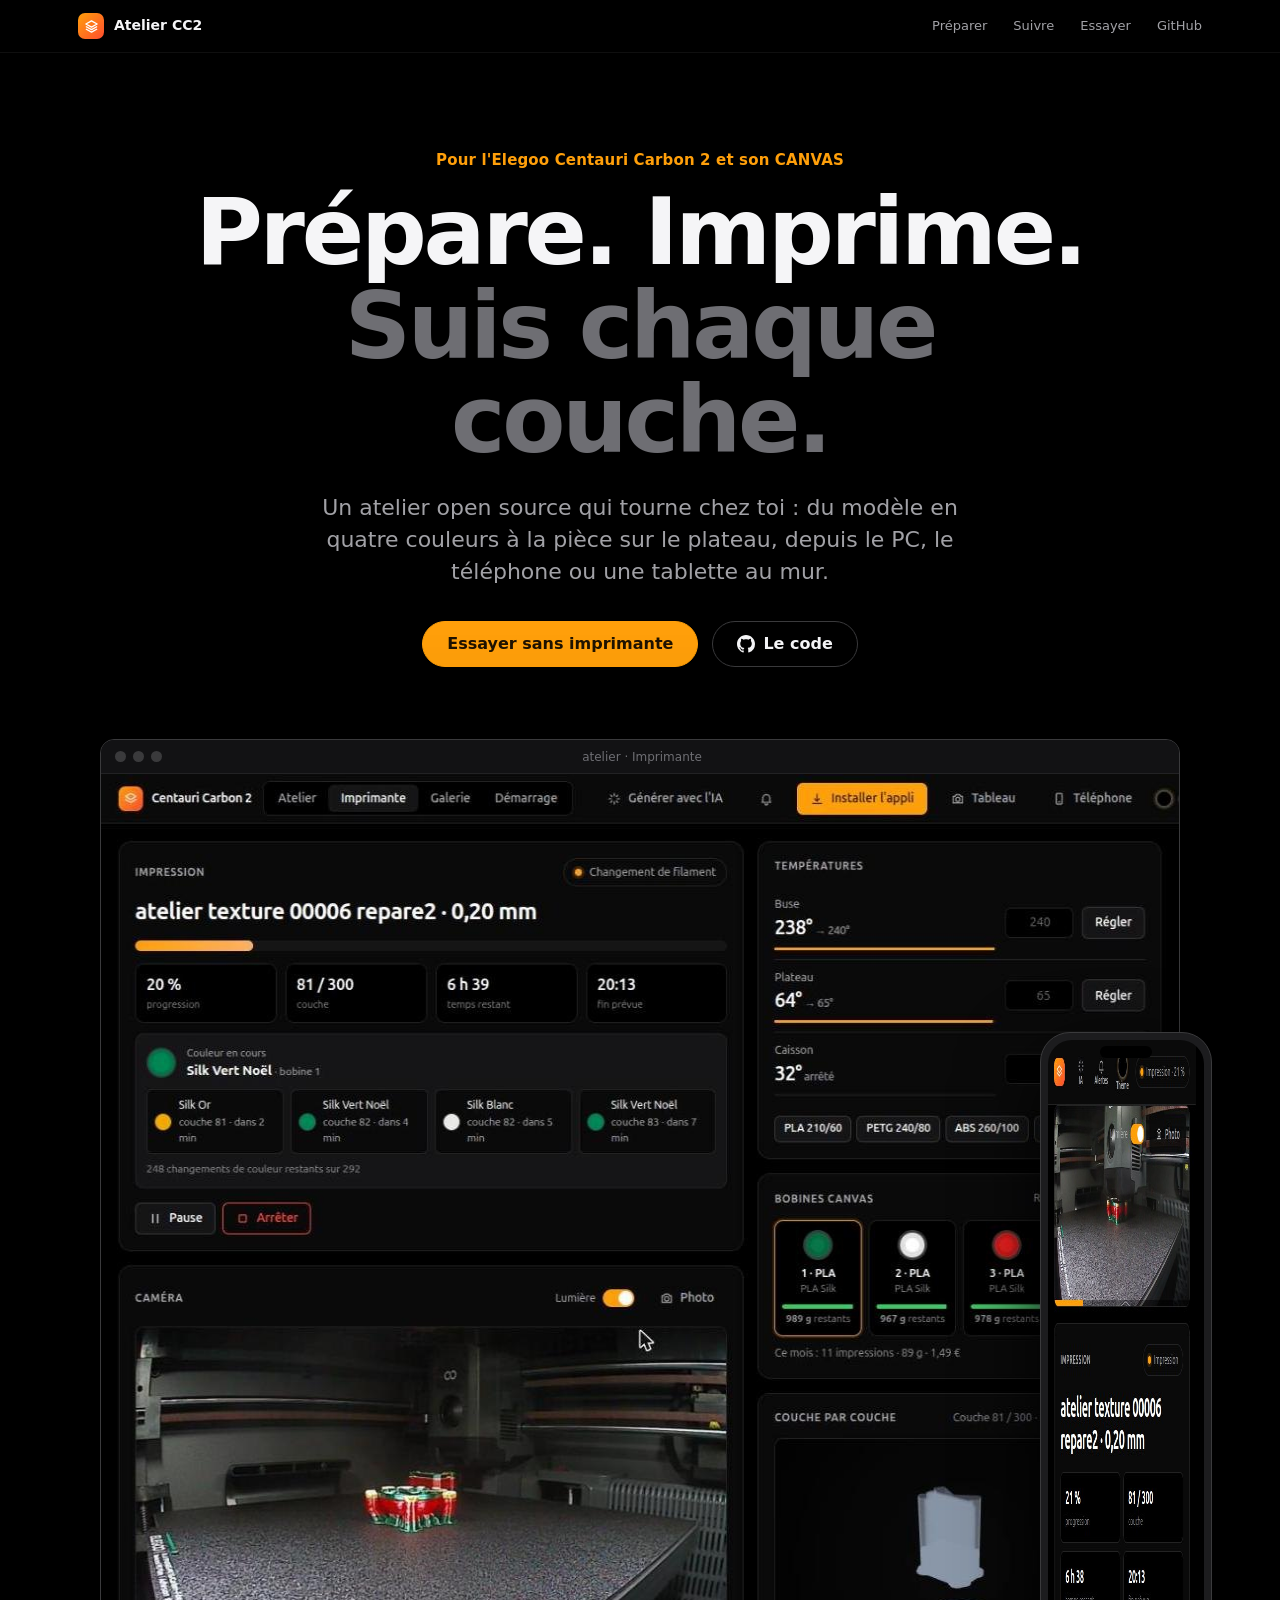
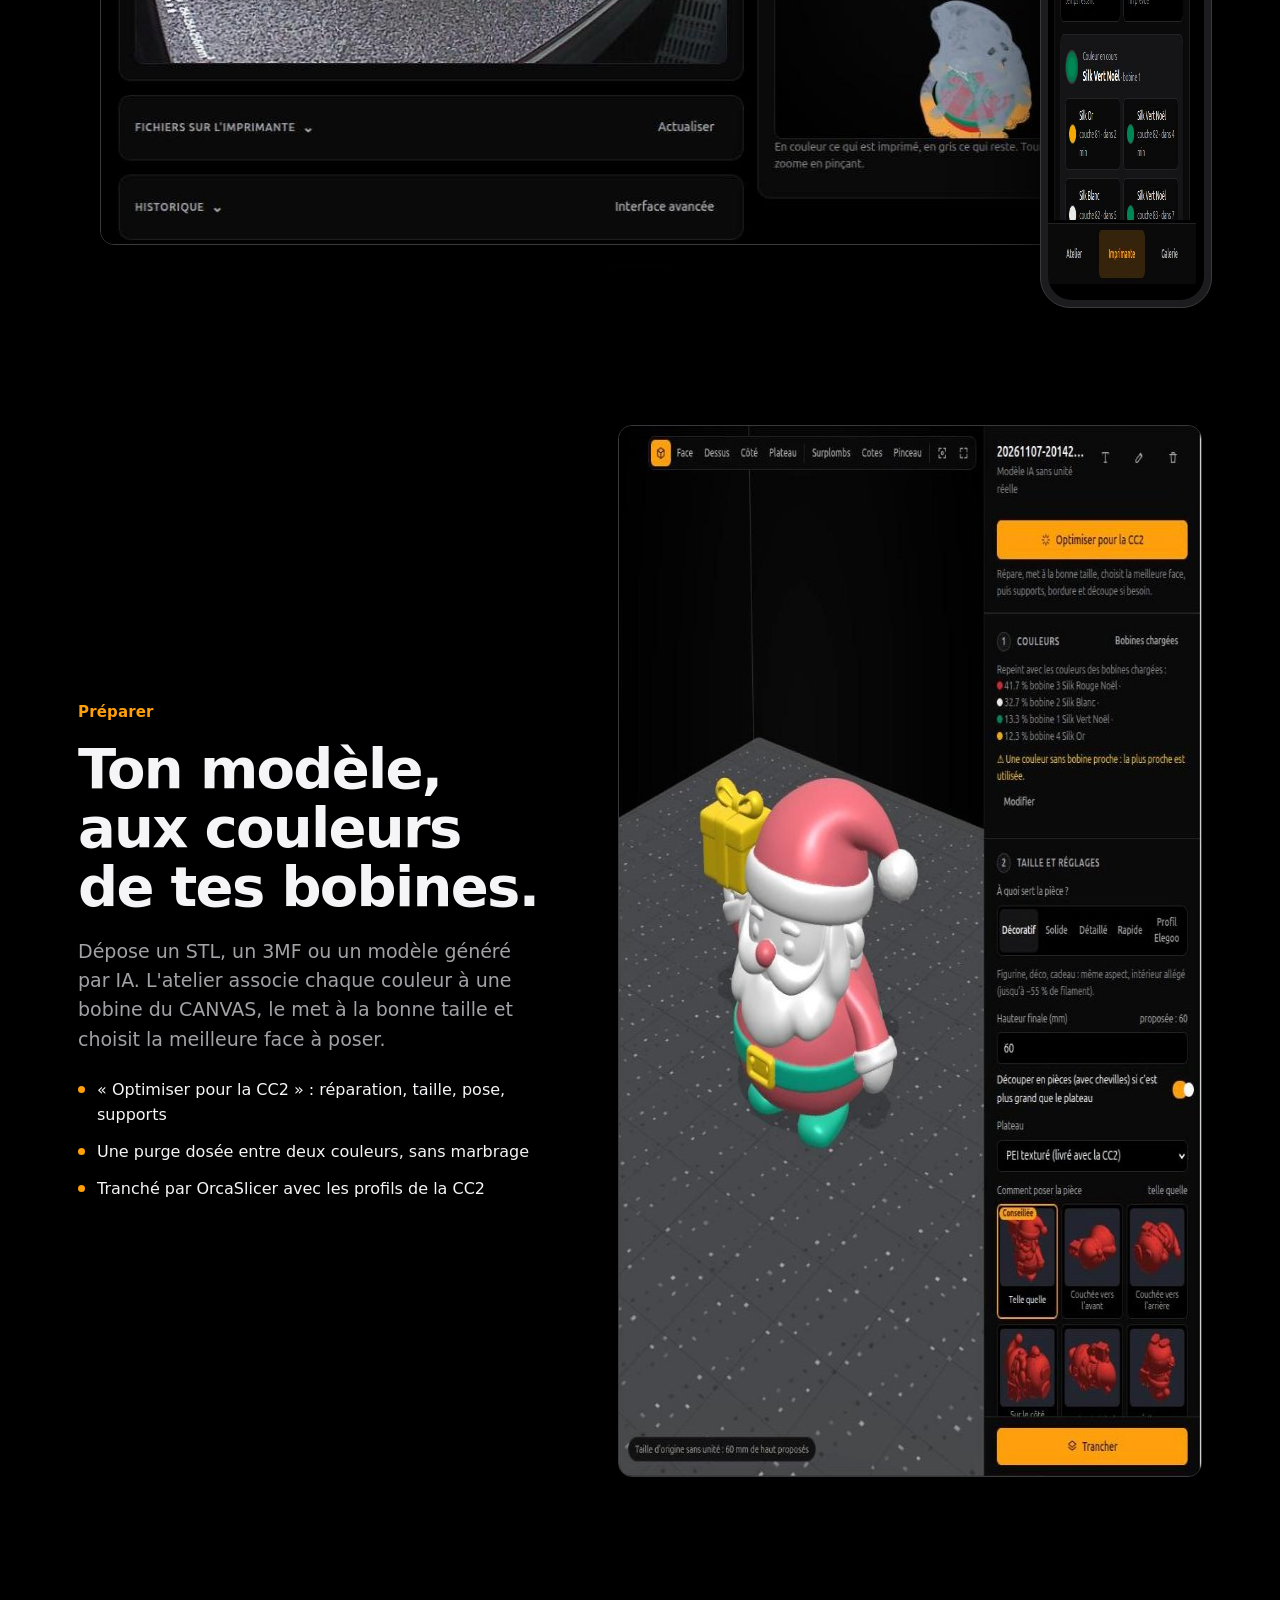
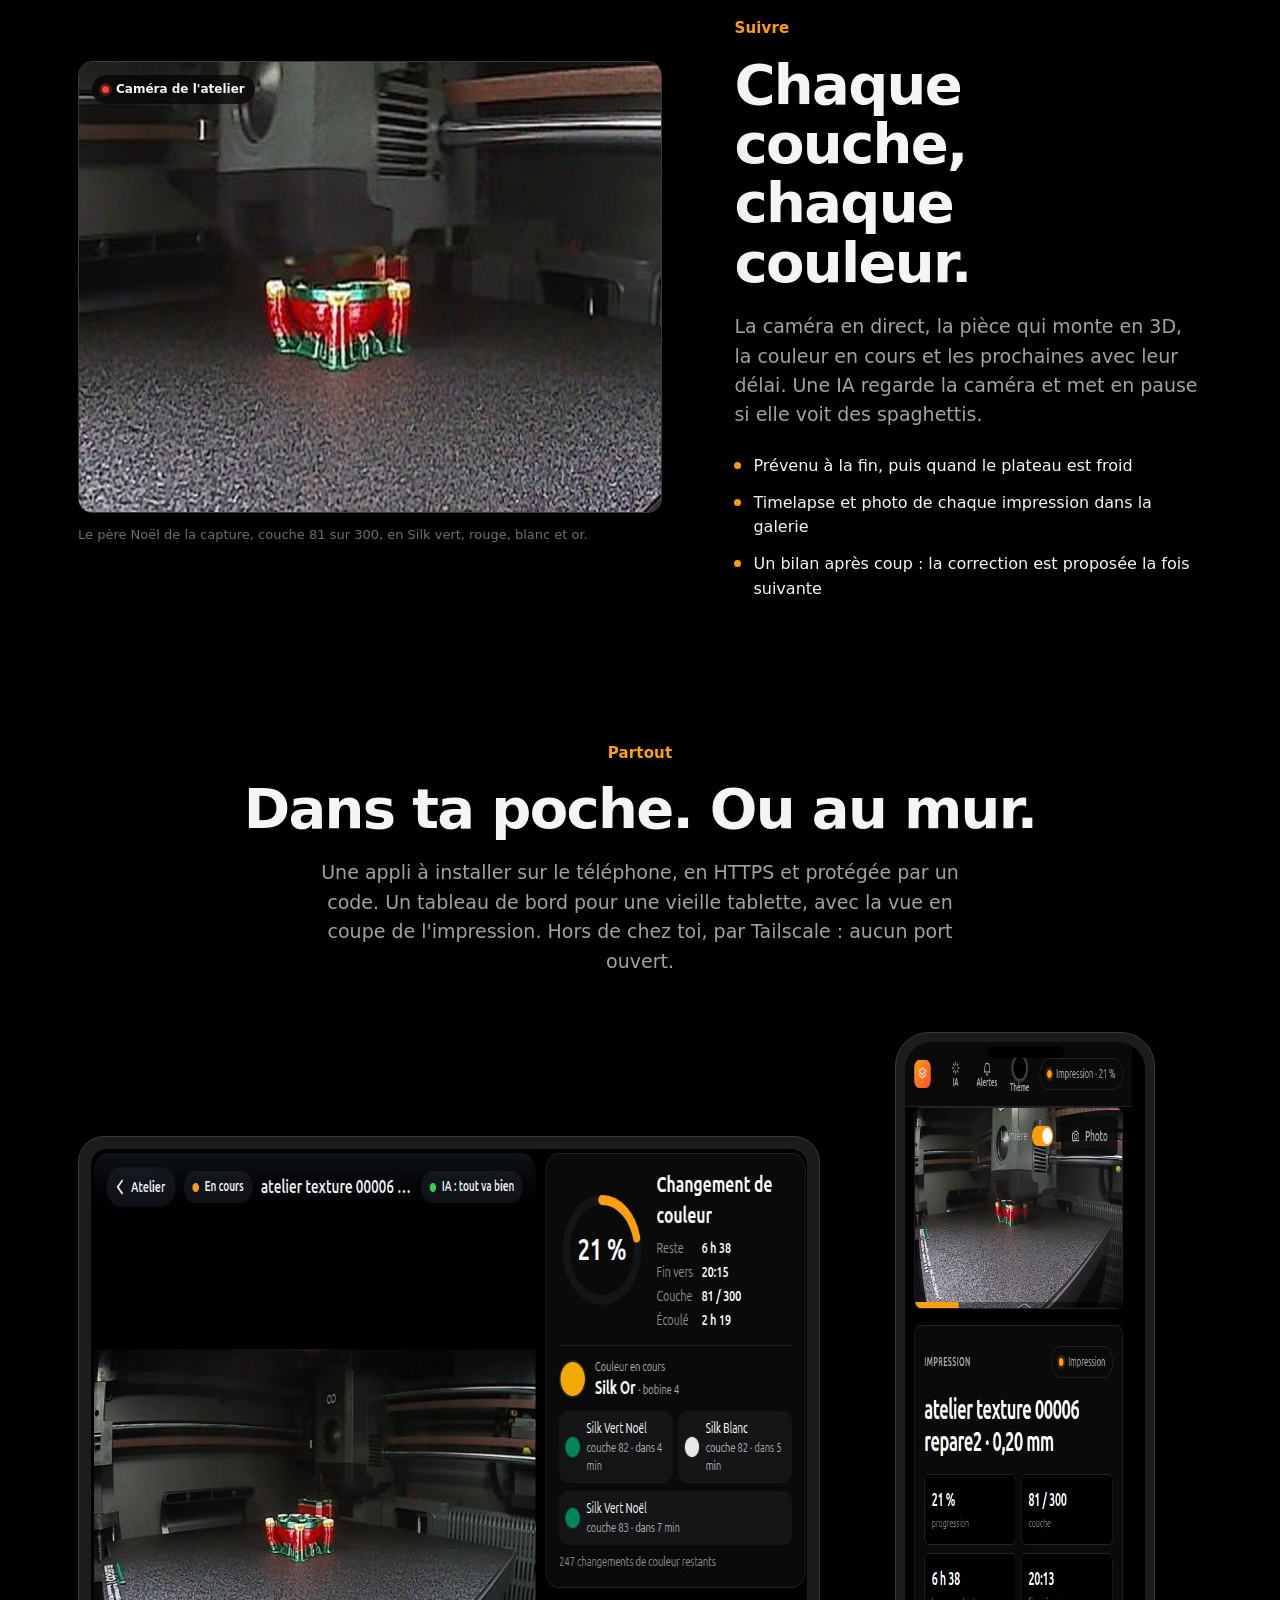
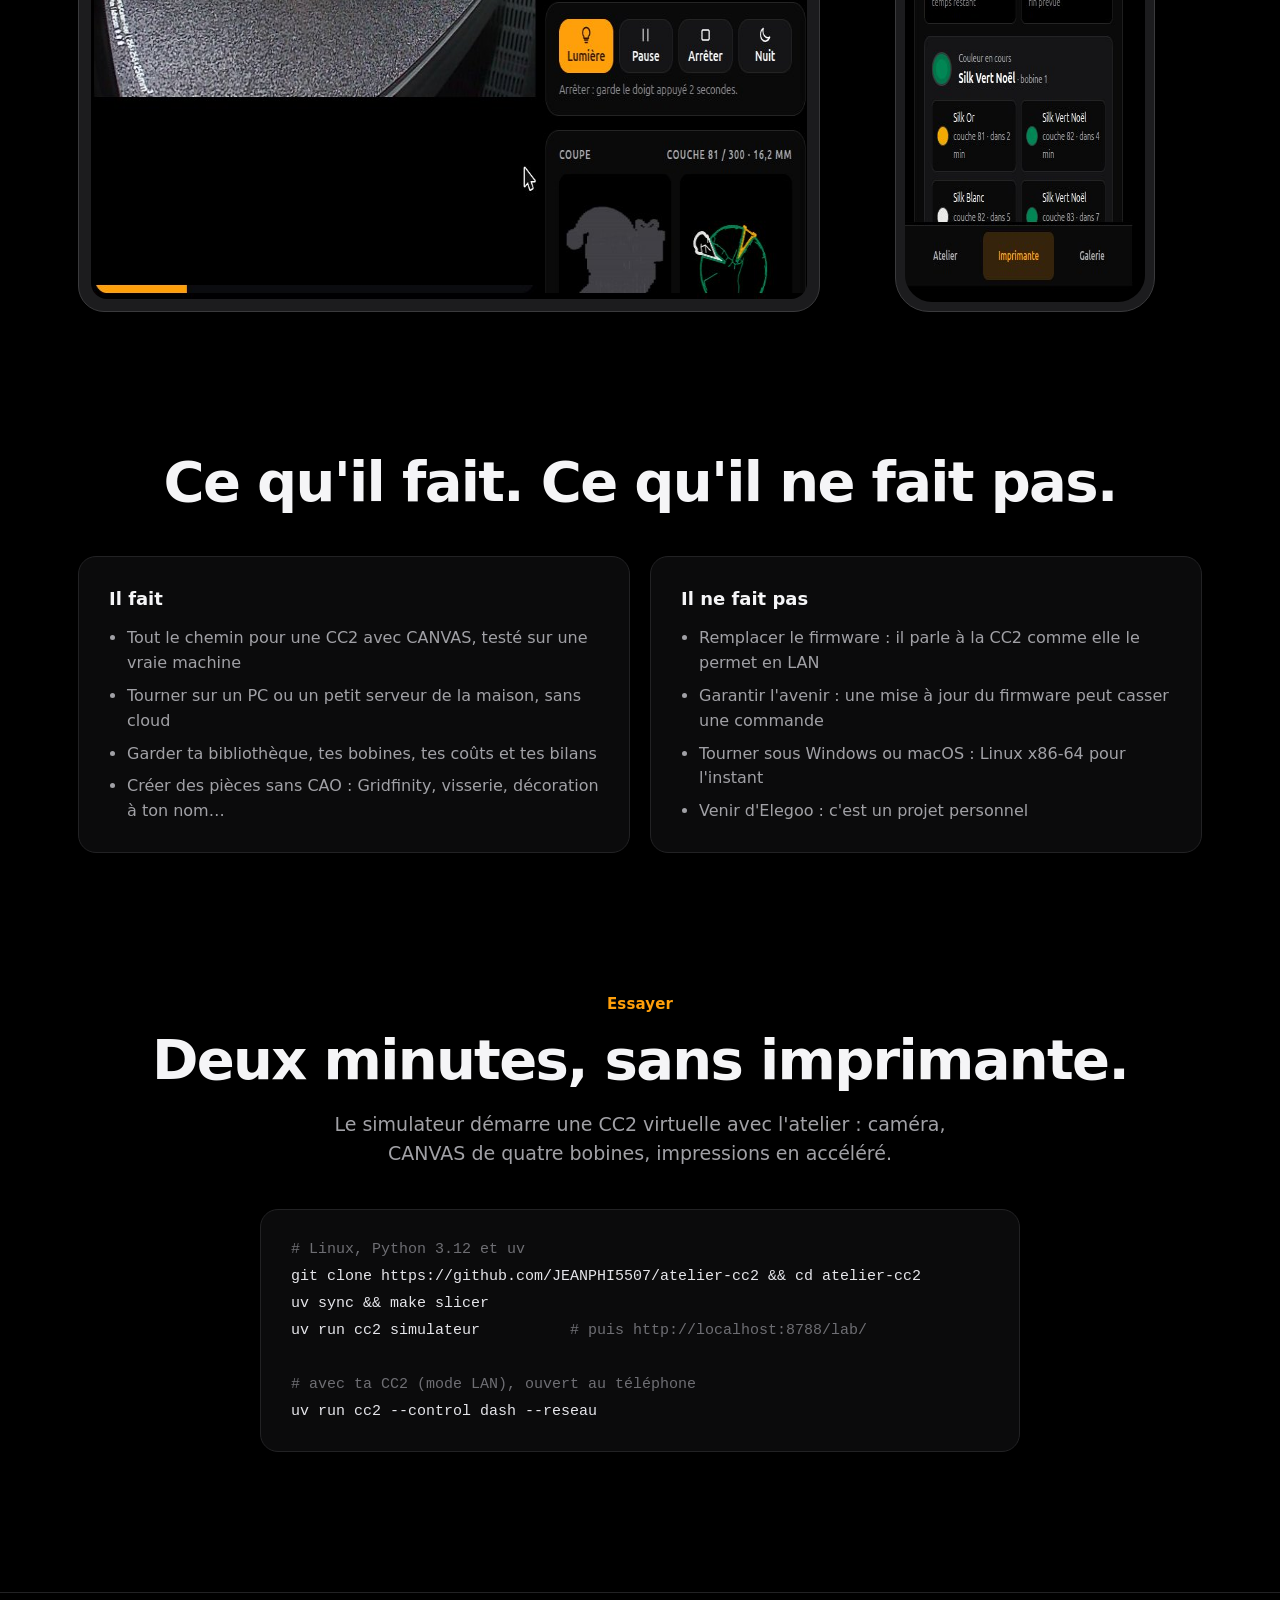
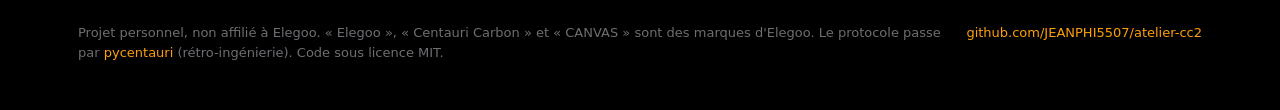
==== commit a5c2c875: "Page d'accueil : téléphone plus petit" ====
--- a/docs/index.html
+++ b/docs/index.html
@@ -50,9 +50,9 @@
   .browser .bar { height: 34px; display: flex; align-items: center; gap: 7px; padding: 0 14px; background: #121214; border-bottom: 1px solid var(--line); }
   .browser .bar i { width: 11px; height: 11px; border-radius: 50%; background: #3a3a3c; }
   .browser .bar span { margin: 0 auto; font-size: 12px; color: var(--faint); padding-right: 50px; }
-  .phone { position: absolute; z-index: 2; right: -2%; bottom: 0; width: 25%; min-width: 170px; border-radius: 38px; padding: 9px; background: #1c1c1e; border: 1px solid #3a3a3c; box-shadow: 0 30px 80px rgba(0,0,0,.85); }
-  .phone img { border-radius: 30px; }
-  .phone::before { content: ""; position: absolute; top: 18px; left: 50%; width: 30%; height: 18px; margin-left: -15%; border-radius: 10px; background: #000; z-index: 1; }
+  .phone { position: absolute; z-index: 2; right: -3%; bottom: -2%; width: 16%; min-width: 120px; border-radius: 30px; padding: 7px; background: #1c1c1e; border: 1px solid #3a3a3c; box-shadow: 0 30px 80px rgba(0,0,0,.85); }
+  .phone img { border-radius: 24px; }
+  .phone::before { content: ""; position: absolute; top: 13px; left: 50%; width: 30%; height: 12px; margin-left: -15%; border-radius: 8px; background: #000; z-index: 1; }
 
   /* sections */
   section { padding: 140px 0 0; }
@@ -73,7 +73,7 @@
   .duo { display: grid; grid-template-columns: 2.1fr 1fr; gap: 28px; align-items: end; margin-top: 56px; }
   .tablet { border-radius: 26px; padding: 12px; background: #1c1c1e; border: 1px solid #3a3a3c; box-shadow: 0 30px 90px rgba(0,0,0,.7); }
   .tablet img { border-radius: 16px; }
-  .duo .phone { position: relative; right: auto; bottom: auto; width: 100%; min-width: 0; max-width: 300px; justify-self: center; }
+  .duo .phone { position: relative; right: auto; bottom: auto; width: 100%; min-width: 0; max-width: 260px; justify-self: center; border-radius: 34px; padding: 9px; } .duo .phone img { border-radius: 27px; }
   .center { text-align: center; } .center p { margin-left: auto; margin-right: auto; }
   .center .txt p, .lede { color: var(--dim); font-size: 19px; max-width: 640px; margin: 0 auto; }
 
@@ -97,7 +97,7 @@
   @media (max-width: 600px) {
     .wrap { padding: 0 16px; } .top nav { gap: 16px; } .top nav .opt { display: none; }
     .hero { padding-top: 64px; } .stage { margin-top: 48px; padding-bottom: 70px; }
-    .phone { width: 42%; right: -4%; border-radius: 28px; padding: 6px; } .phone img { border-radius: 23px; } .phone::before { top: 12px; height: 12px; }
+    .phone { width: 28%; min-width: 90px; right: -2%; border-radius: 18px; padding: 4px; } .phone img { border-radius: 14px; } .phone::before { top: 7px; height: 7px; }
     .browser .bar { height: 26px; } .browser .bar span { display: none; }
     .btn { width: 100%; justify-content: center; }
     .txt p, .lede { font-size: 17px; }
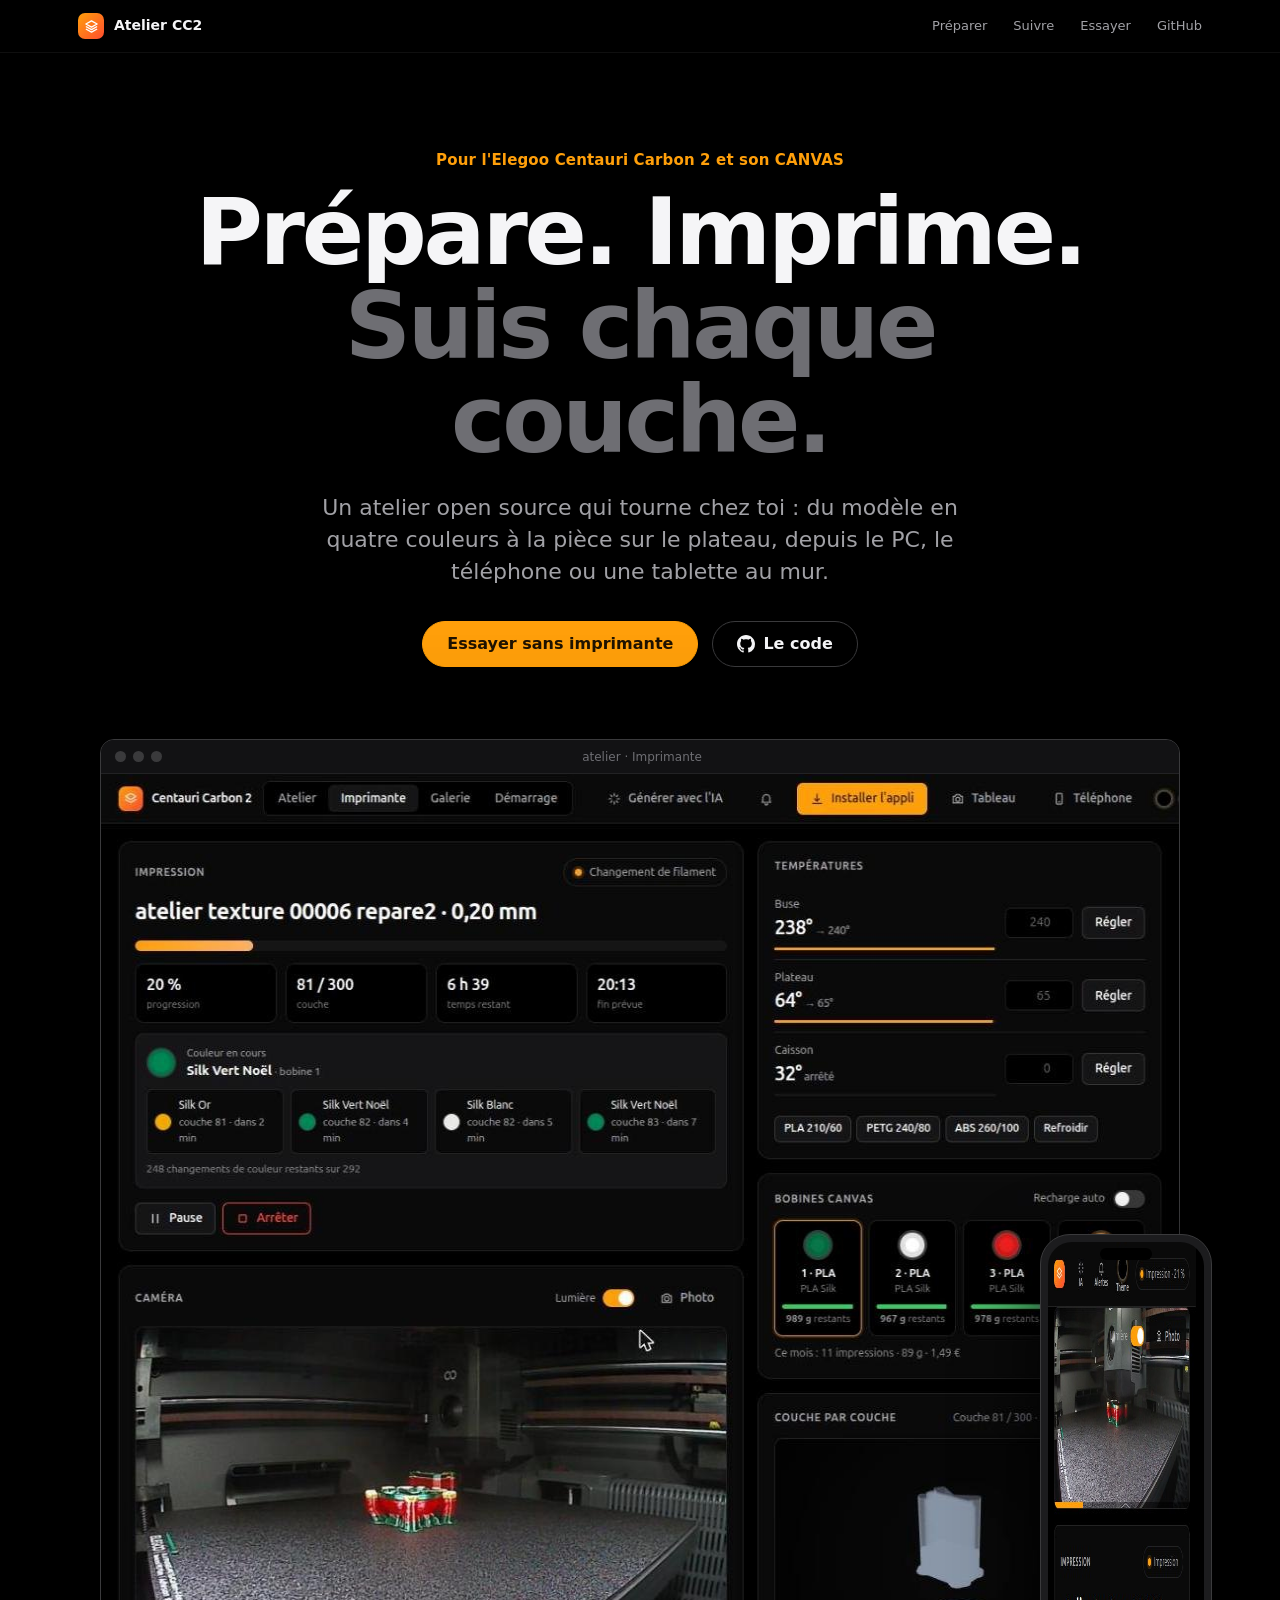
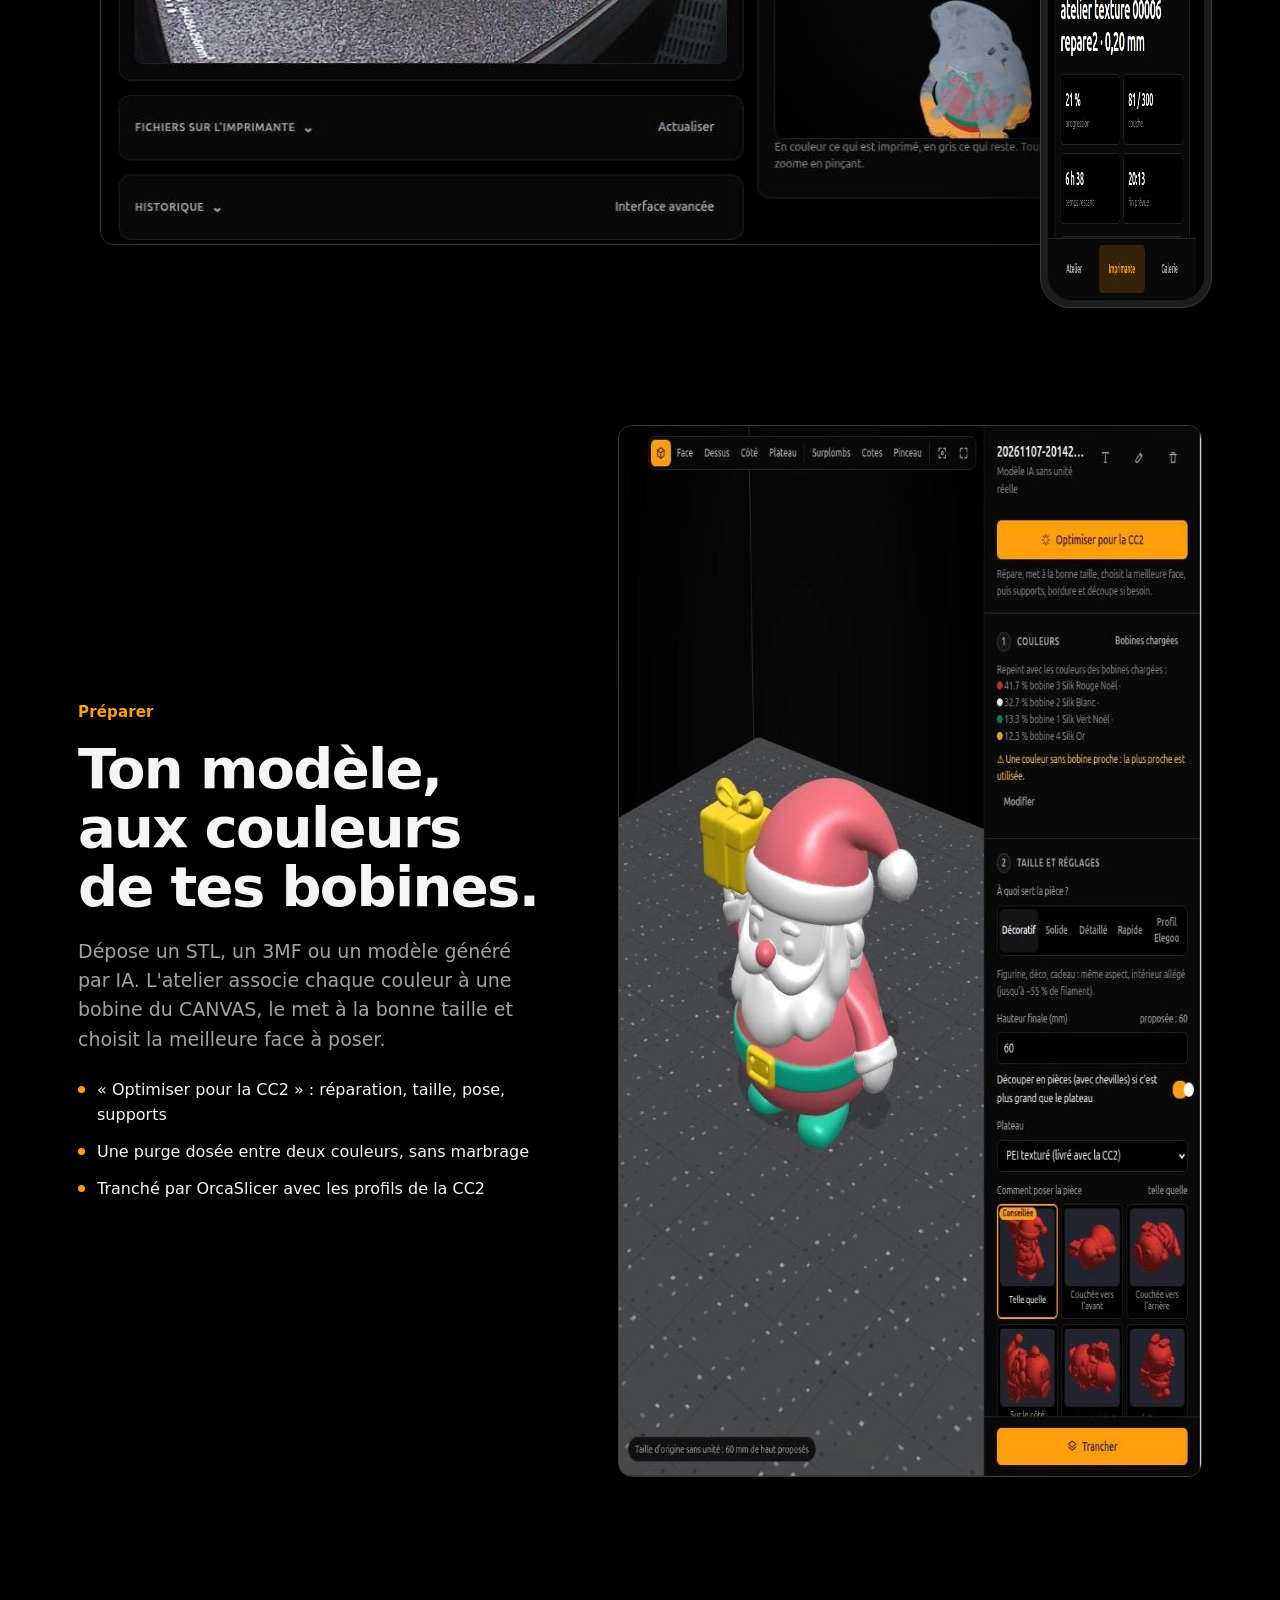
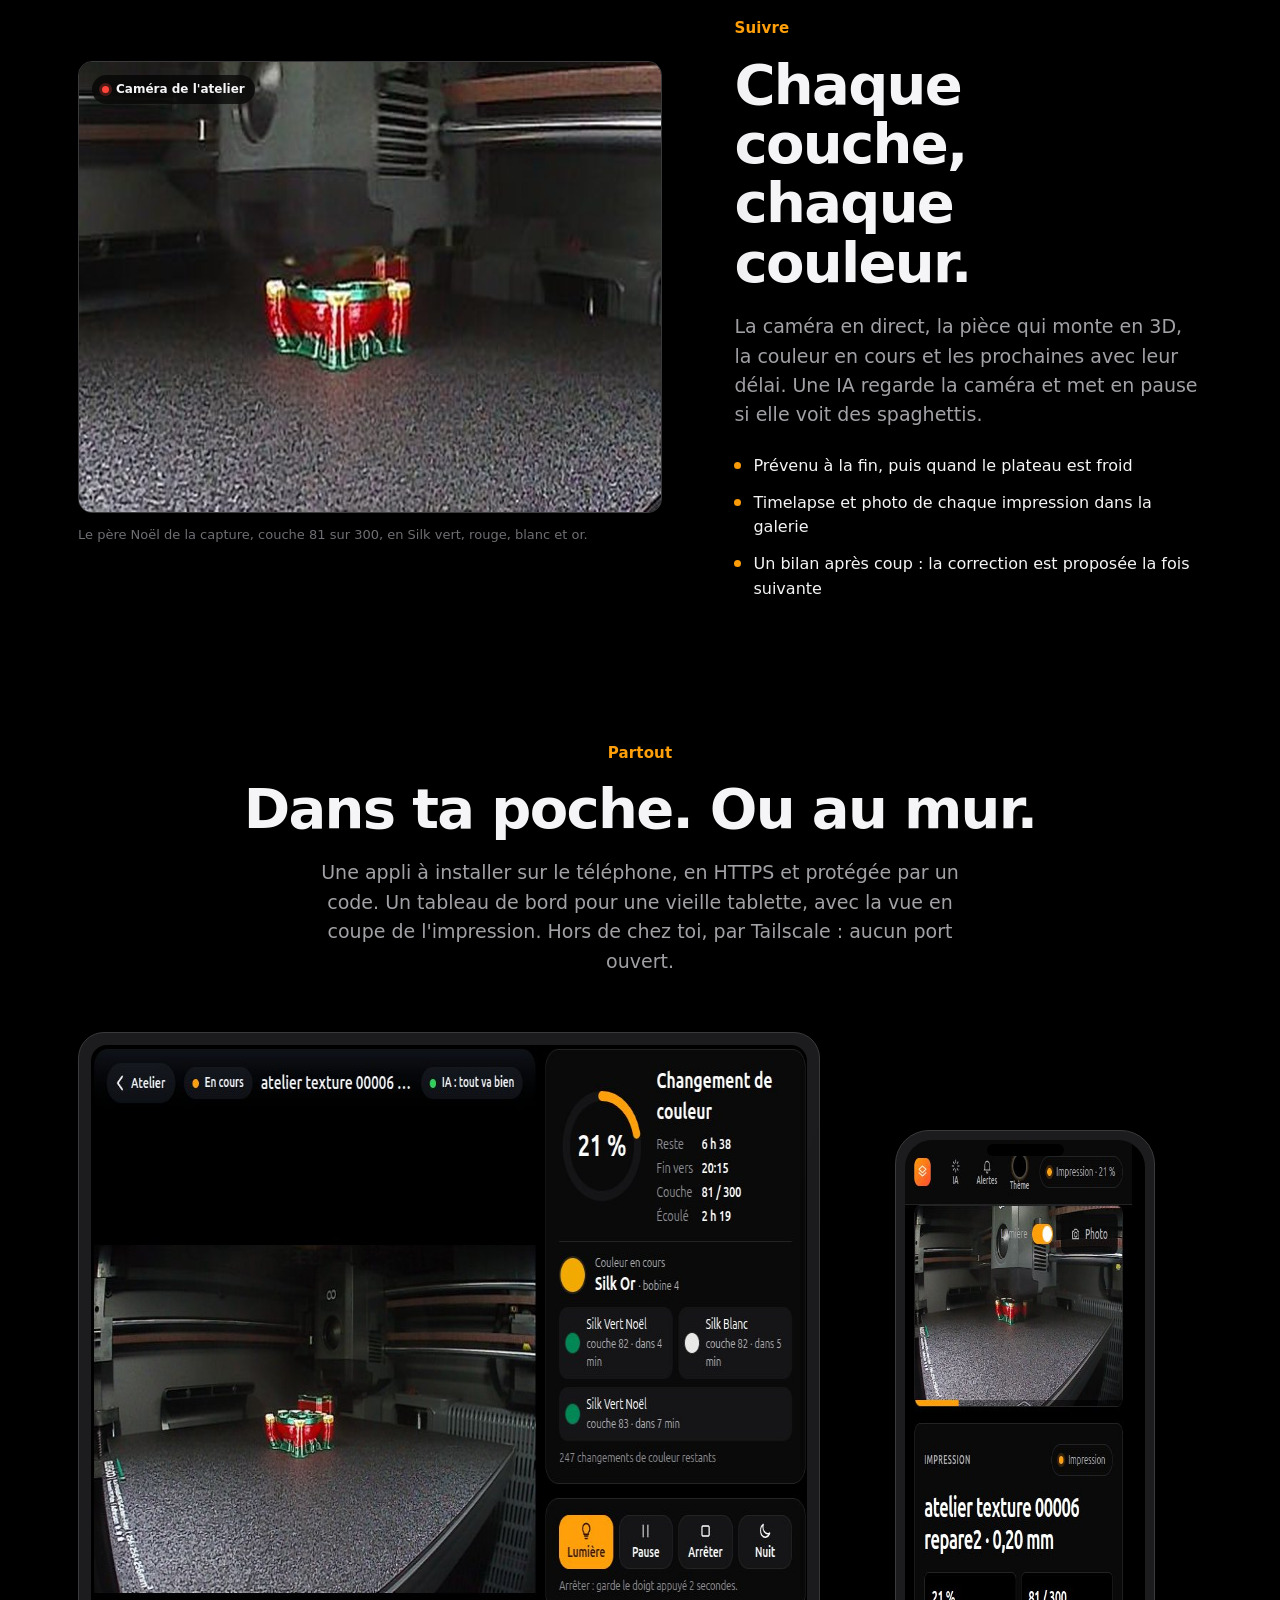
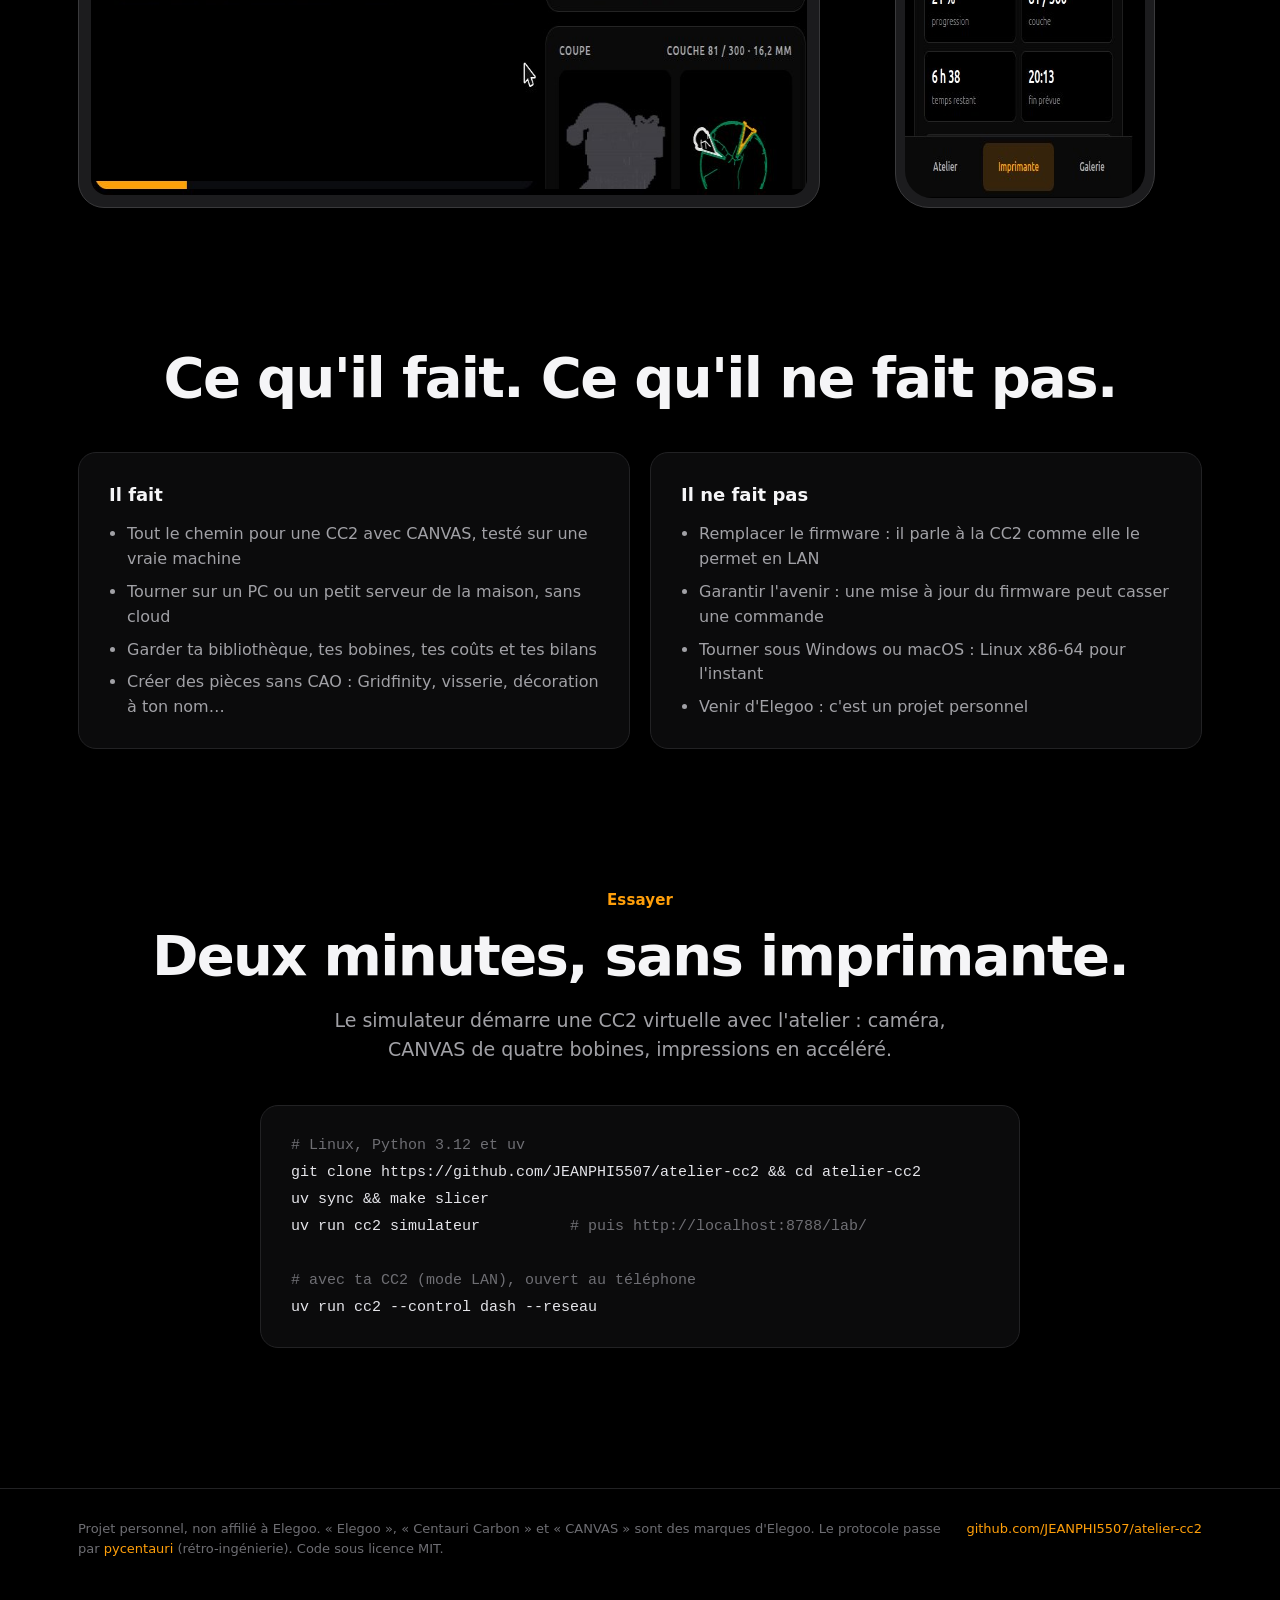
==== commit c14f0e83: "Page d'accueil : téléphone moins haut" ====
--- a/docs/index.html
+++ b/docs/index.html
@@ -127,7 +127,7 @@
     <div class="stage">
       <div class="browser"><div class="bar"><i></i><i></i><i></i><span>atelier · Imprimante</span></div>
         <img src="suivi.jpg" alt="L'onglet Imprimante pendant une vraie impression en quatre couleurs : progression, couleur en cours et à venir, caméra, bobines du CANVAS, vue couche par couche" width="1092" height="1070"></div>
-      <div class="phone"><img src="telephone.jpg" alt="Le même suivi sur un téléphone : caméra, progression et couleur en cours" width="412" height="860"></div>
+      <div class="phone"><img src="telephone.jpg" alt="Le même suivi sur un téléphone : caméra, progression et couleur en cours" width="412" height="658"></div>
     </div>
   </div>
 
@@ -175,7 +175,7 @@
         tablette, avec la vue en coupe de l'impression. Hors de chez toi, par Tailscale : aucun port ouvert.</p>
       <div class="duo">
         <div class="tablet"><img src="tablette.jpg" alt="Le tableau de bord sur une tablette : caméra en grand, progression, couleurs et vue en coupe" width="1002" height="750"></div>
-        <div class="phone"><img src="telephone.jpg" alt="L'atelier sur un téléphone" width="412" height="860"></div>
+        <div class="phone"><img src="telephone.jpg" alt="L'atelier sur un téléphone" width="412" height="658"></div>
       </div>
     </div>
   </section>
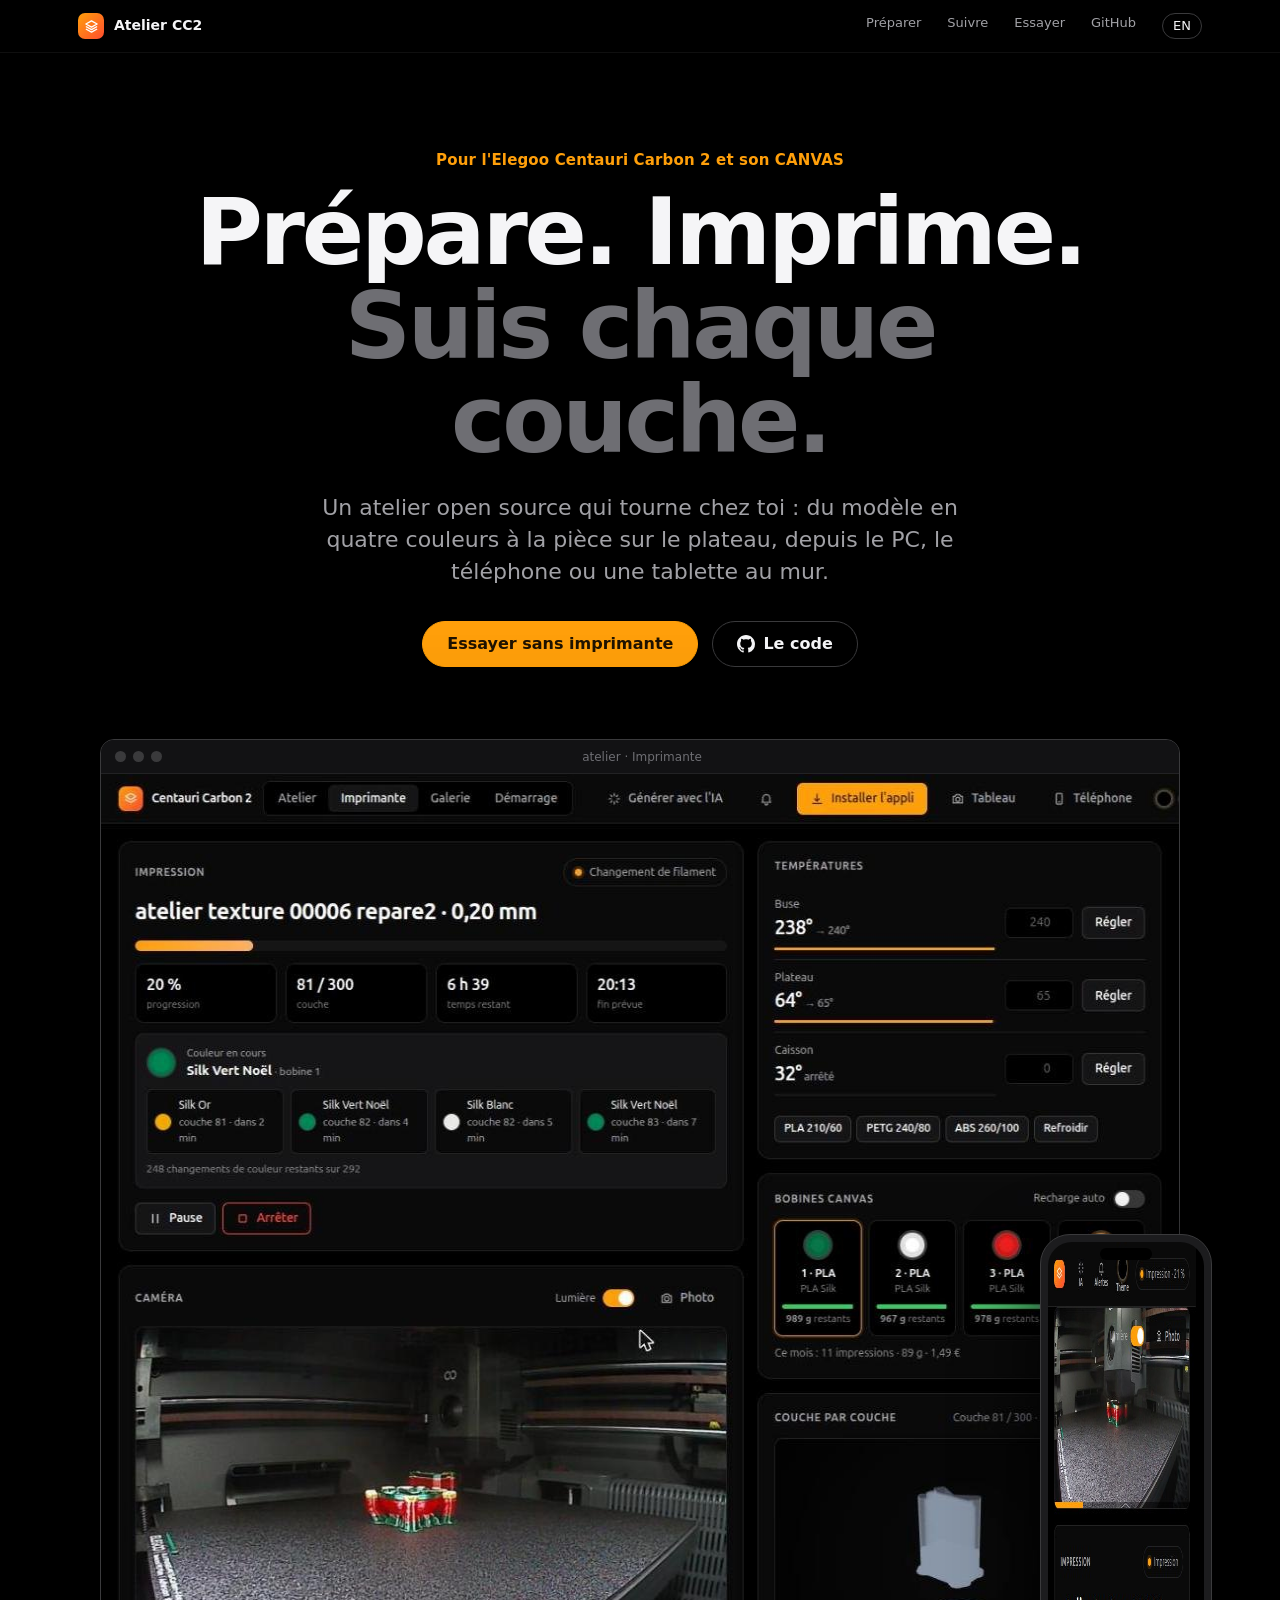
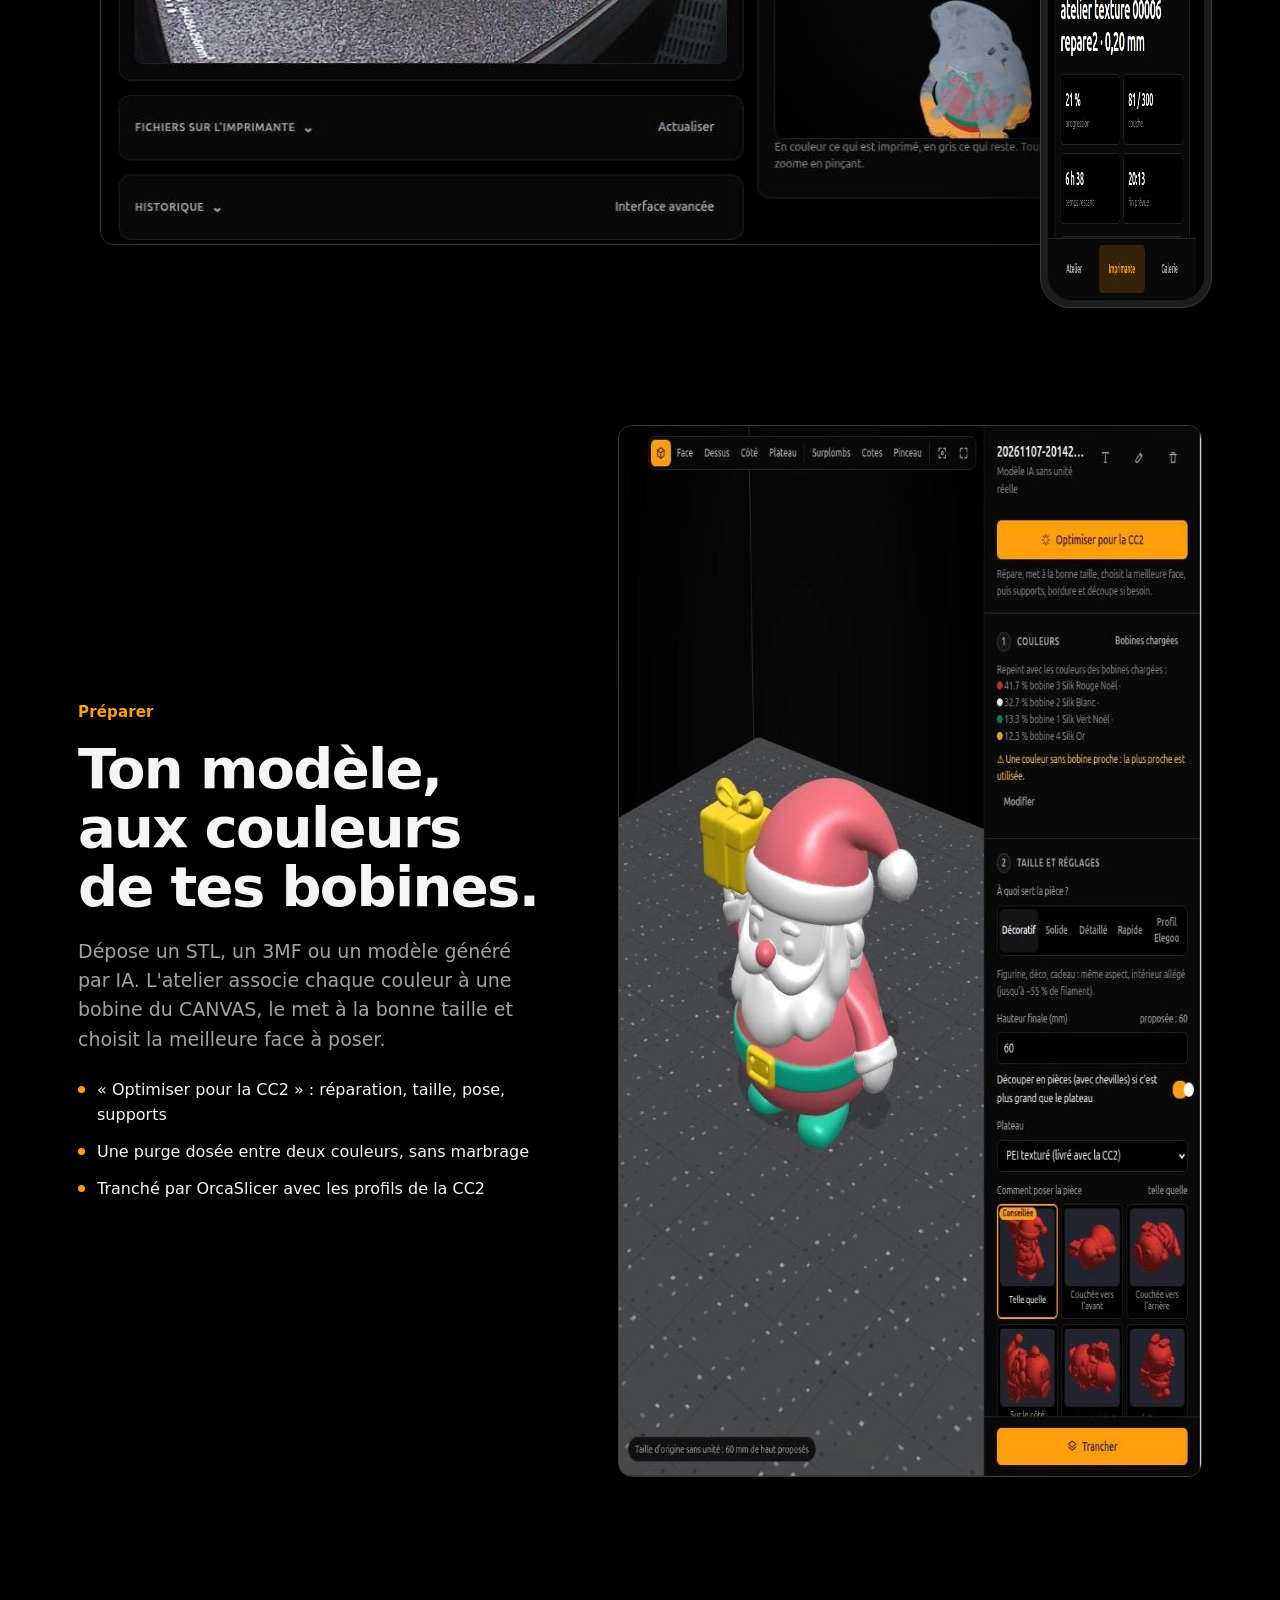
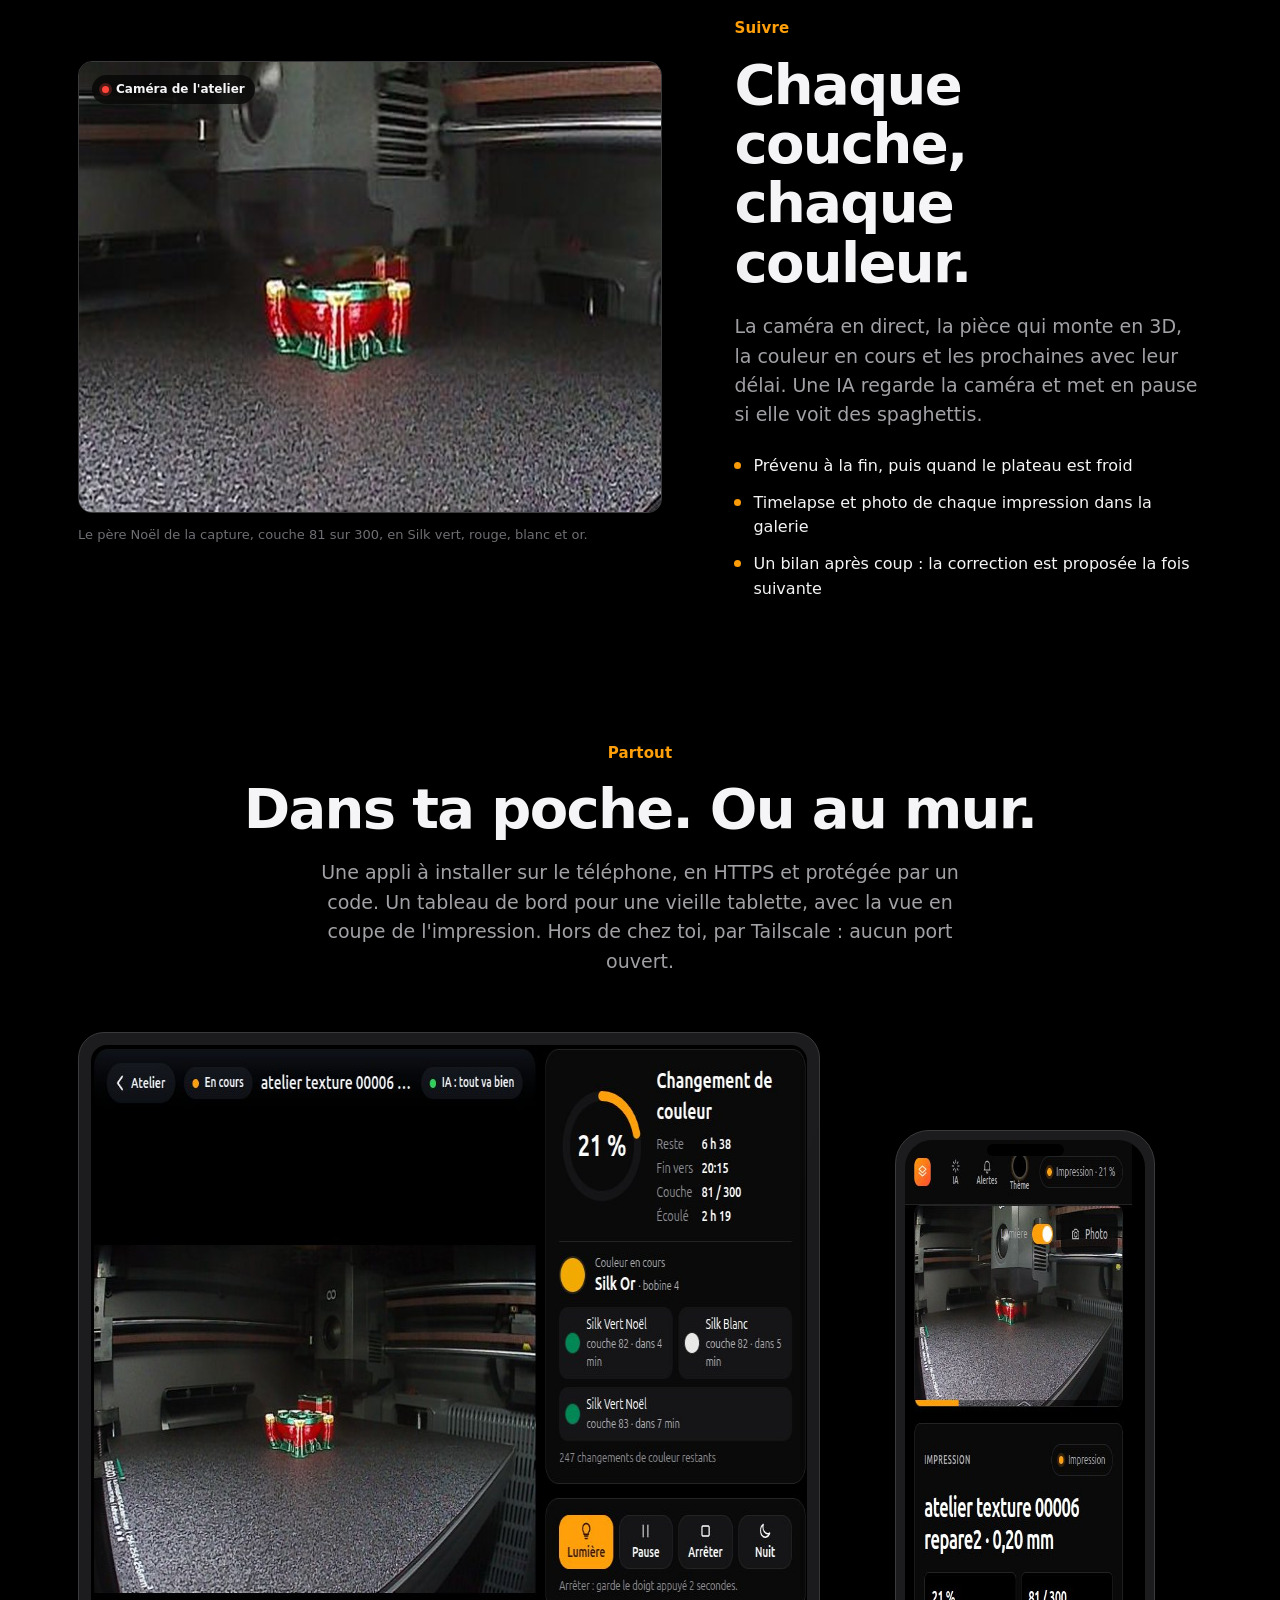
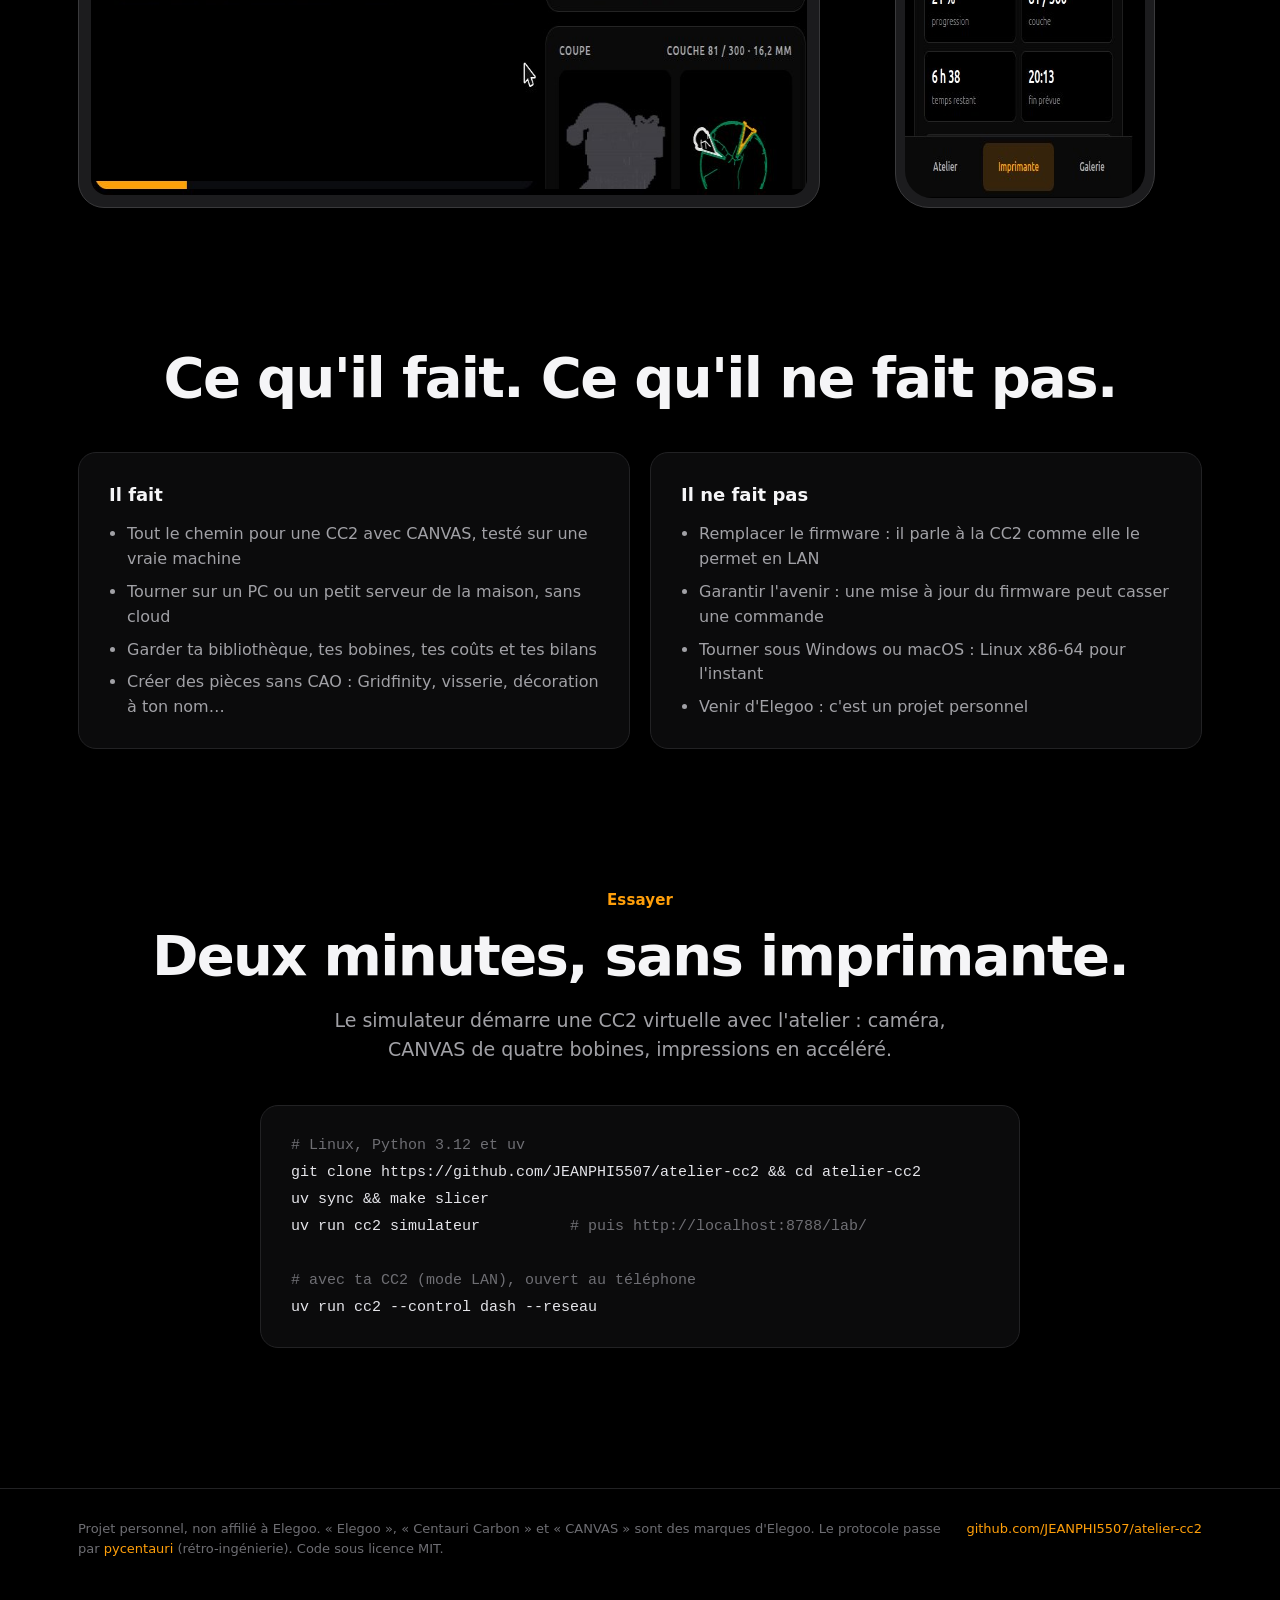
==== commit cbaa1e82: "English documentation: English README (French kept in README.fr.md), the 12 guides in guide/en/, Eng" ====
--- a/docs/index.html
+++ b/docs/index.html
@@ -6,6 +6,7 @@
 <title>Atelier CC2</title>
 <meta name="description" content="Un atelier web open source pour l'Elegoo Centauri Carbon 2 et son CANVAS : préparer un modèle en quatre couleurs, le trancher, le lancer et suivre chaque couche, depuis le PC, le téléphone ou une tablette.">
 <meta name="theme-color" content="#000000">
+<link rel="alternate" hreflang="en" href="en.html">
 <meta property="og:title" content="Atelier CC2">
 <meta property="og:description" content="Prépare, imprime et suis chaque couche de ta Centauri Carbon 2.">
 <meta property="og:image" content="suivi.jpg">
@@ -29,6 +30,7 @@
   .top b { font-size: 14px; font-weight: 600; }
   .top nav { margin-left: auto; display: flex; gap: 26px; font-size: 13px; }
   .top nav a { color: var(--dim); } .top nav a:hover { color: var(--txt); text-decoration: none; }
+  .top nav a.lang { color: var(--txt); border: 1px solid var(--line-strong); border-radius: 999px; padding: 2px 10px; }
 
   /* hero */
   .hero { text-align: center; padding: 96px 0 0; }
@@ -110,7 +112,7 @@
   <div class="wrap">
     <span class="logo"><svg viewBox="0 0 24 24"><path d="M12 3 3 8l9 5 9-5-9-5Zm-9 9 9 5 9-5M3 16l9 5 9-5"/></svg></span>
     <b>Atelier CC2</b>
-    <nav><a class="opt" href="#preparer">Préparer</a><a class="opt" href="#suivre">Suivre</a><a href="#essayer">Essayer</a><a href="https://github.com/JEANPHI5507/atelier-cc2">GitHub</a></nav>
+    <nav><a class="opt" href="#preparer">Préparer</a><a class="opt" href="#suivre">Suivre</a><a href="#essayer">Essayer</a><a href="https://github.com/JEANPHI5507/atelier-cc2">GitHub</a><a class="lang" href="en.html" hreflang="en" lang="en">EN</a></nav>
   </div>
 </header>
 
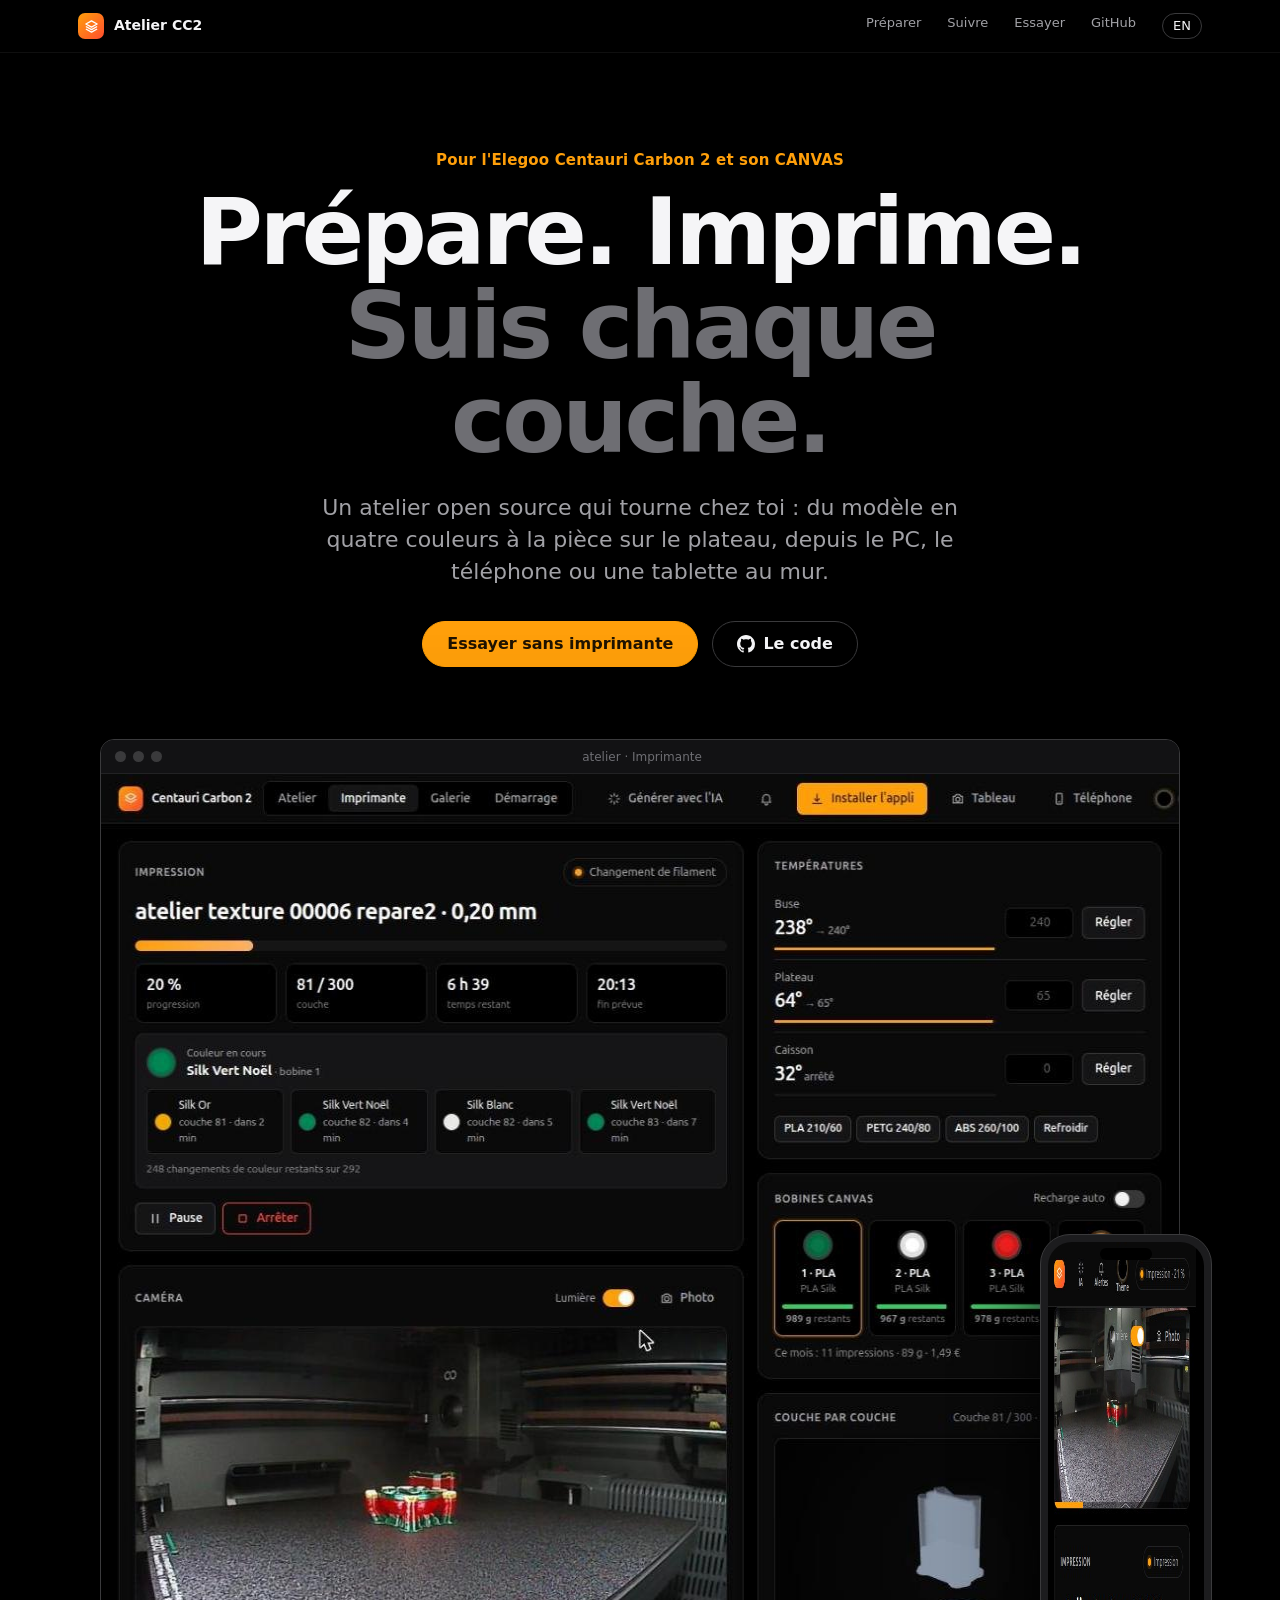
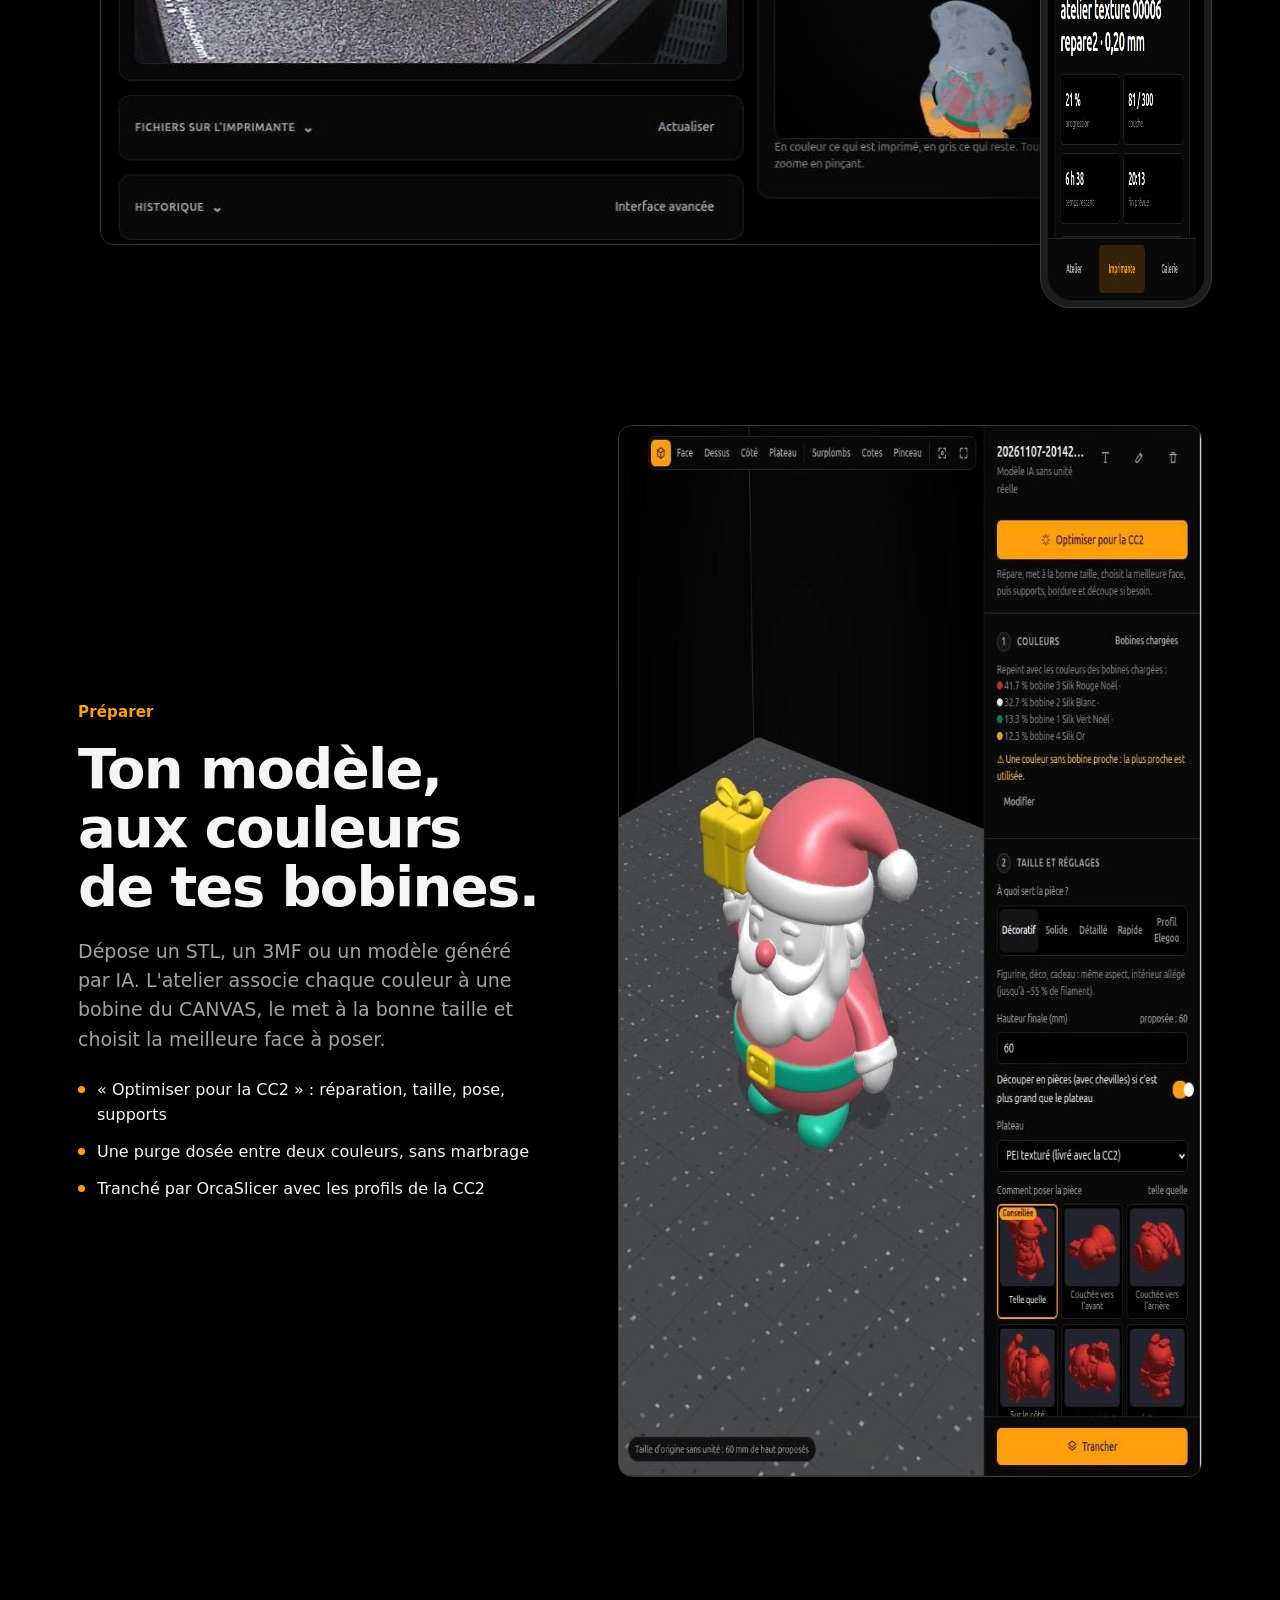
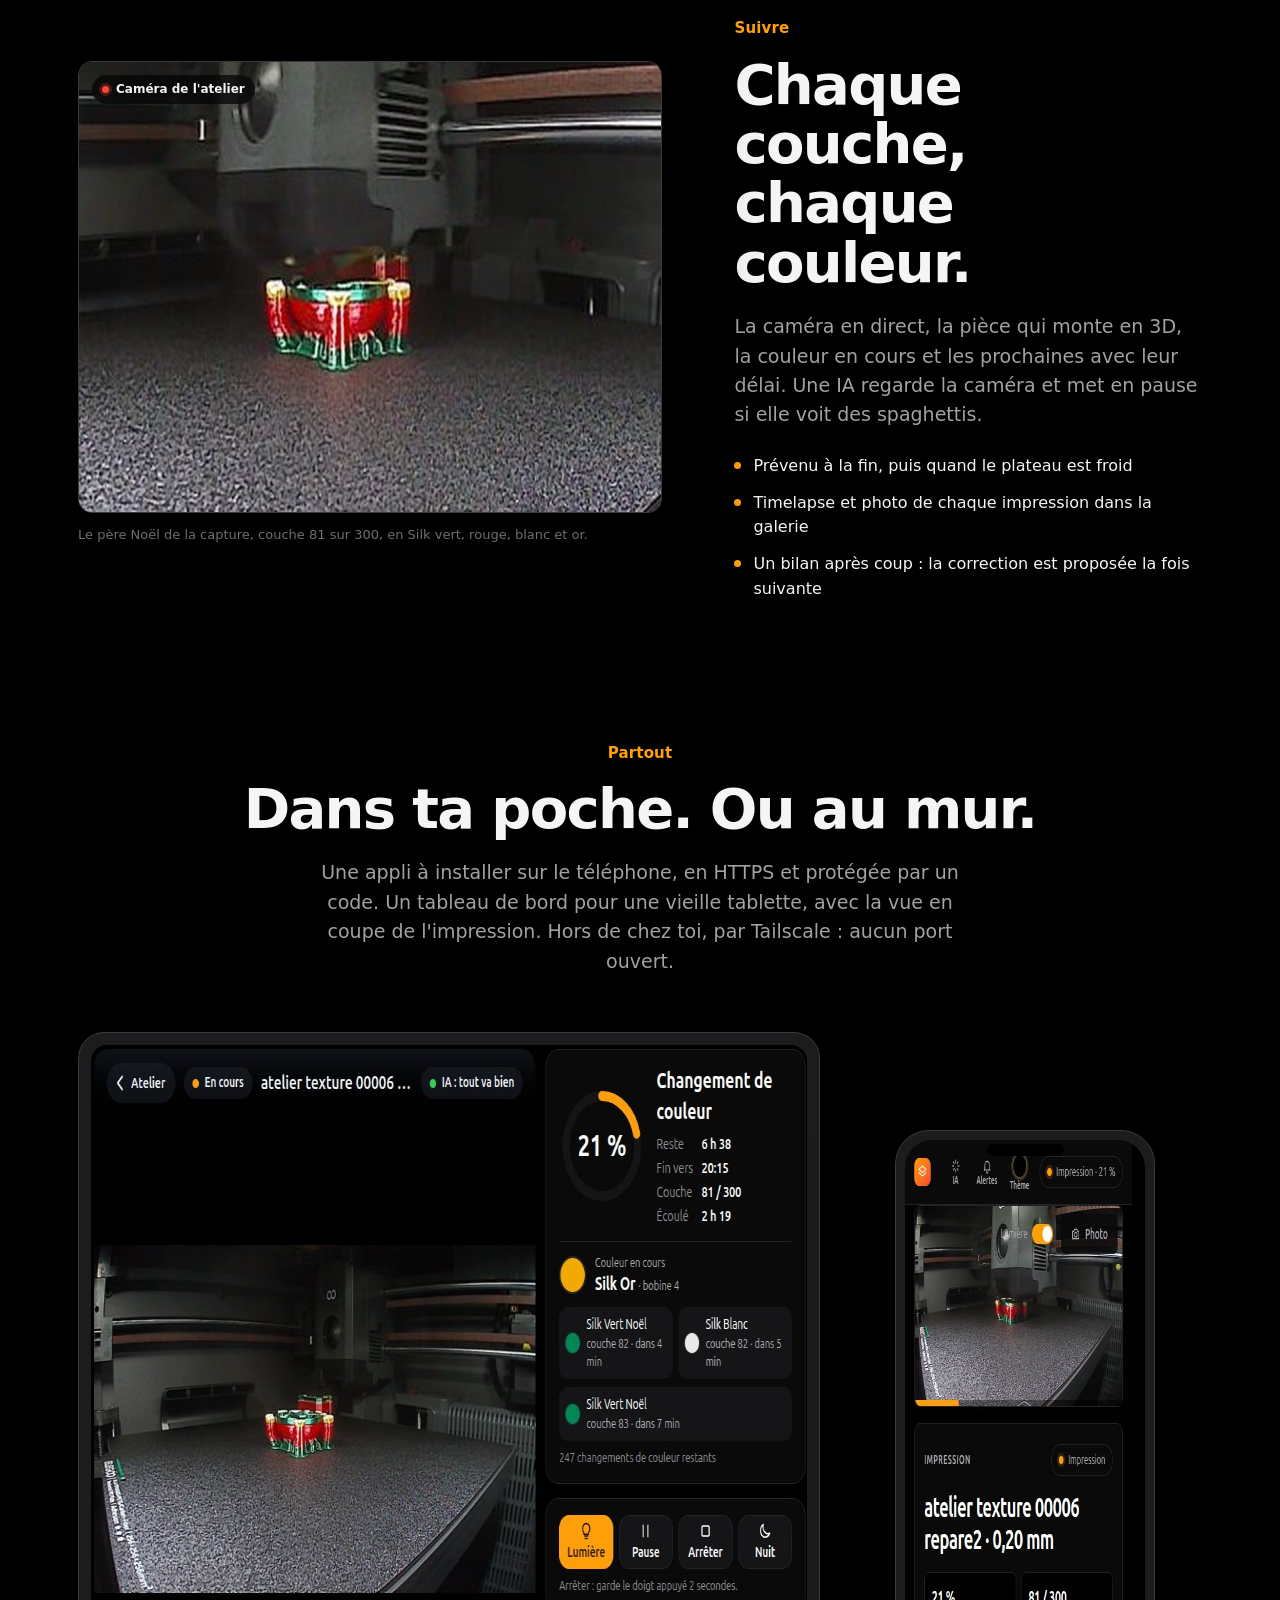
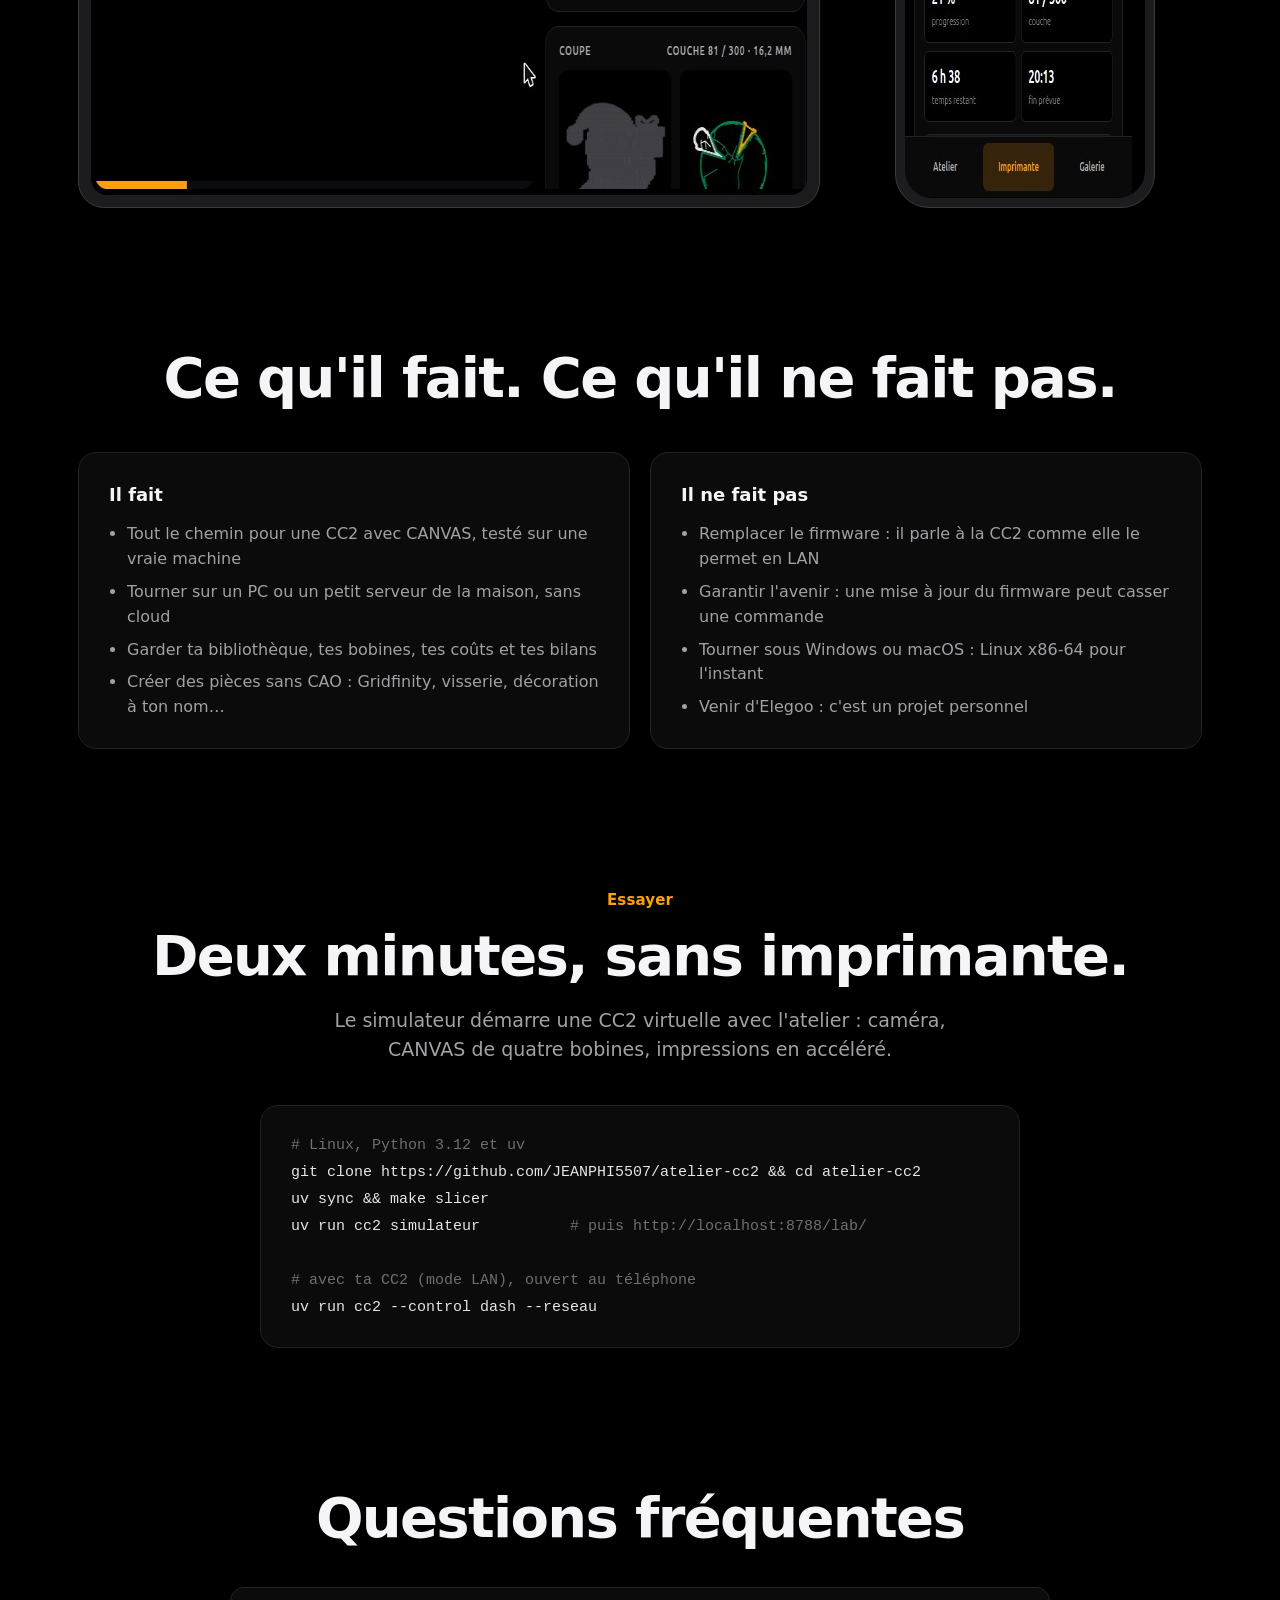
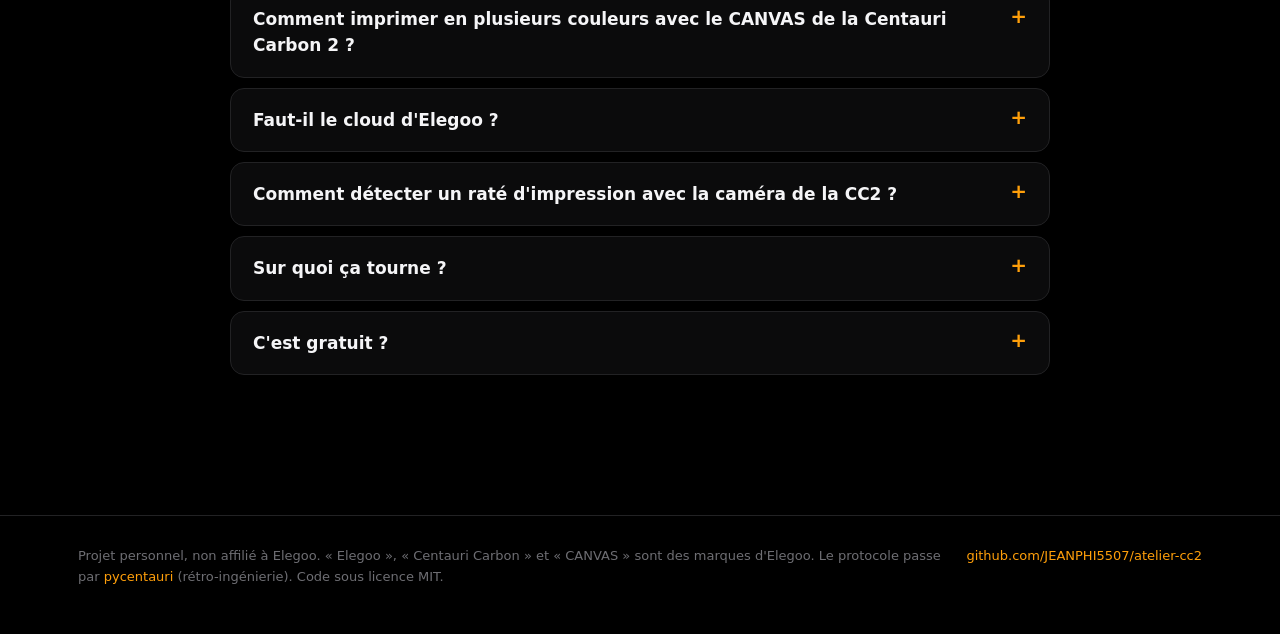
==== commit e2eb8450: "Home page SEO: titles, descriptions, canonical and hreflang links, 1200×630 share preview, structure" ====
--- a/docs/index.html
+++ b/docs/index.html
@@ -3,13 +3,30 @@
 <head>
 <meta charset="utf-8">
 <meta name="viewport" content="width=device-width, initial-scale=1">
-<title>Atelier CC2</title>
-<meta name="description" content="Un atelier web open source pour l'Elegoo Centauri Carbon 2 et son CANVAS : préparer un modèle en quatre couleurs, le trancher, le lancer et suivre chaque couche, depuis le PC, le téléphone ou une tablette.">
+<title>Atelier CC2 – atelier web pour Elegoo Centauri Carbon 2 et CANVAS</title>
+<meta name="description" content="Atelier web open source pour l'Elegoo Centauri Carbon 2 et son CANVAS : impression multicolore 4 bobines, tranchage OrcaSlicer, détection des ratés par caméra IA, suivi couche par couche, tablette et alertes sur le téléphone. Gratuit, sans cloud.">
 <meta name="theme-color" content="#000000">
-<link rel="alternate" hreflang="en" href="en.html">
-<meta property="og:title" content="Atelier CC2">
-<meta property="og:description" content="Prépare, imprime et suis chaque couche de ta Centauri Carbon 2.">
-<meta property="og:image" content="suivi.jpg">
+<link rel="canonical" href="https://jeanphi5507.github.io/atelier-cc2/">
+<link rel="alternate" hreflang="fr" href="https://jeanphi5507.github.io/atelier-cc2/">
+<link rel="alternate" hreflang="en" href="https://jeanphi5507.github.io/atelier-cc2/en.html">
+<link rel="alternate" hreflang="x-default" href="https://jeanphi5507.github.io/atelier-cc2/en.html">
+<meta name="robots" content="index, follow">
+<meta property="og:type" content="website">
+<meta property="og:site_name" content="Atelier CC2">
+<meta property="og:title" content="Atelier CC2 – atelier web pour Elegoo Centauri Carbon 2 et CANVAS">
+<meta property="og:description" content="Prépare, imprime et suis chaque couche de ta Centauri Carbon 2 : multicolore CANVAS, OrcaSlicer, caméra IA, tablette, alertes.">
+<meta property="og:url" content="https://jeanphi5507.github.io/atelier-cc2/">
+<meta property="og:image" content="https://jeanphi5507.github.io/atelier-cc2/og.jpg">
+<meta property="og:image:width" content="1200">
+<meta property="og:image:height" content="630">
+<meta property="og:locale" content="fr_FR">
+<meta property="og:locale:alternate" content="en_GB">
+<meta name="twitter:card" content="summary_large_image">
+<meta name="twitter:title" content="Atelier CC2 – atelier web pour Elegoo Centauri Carbon 2 et CANVAS">
+<meta name="twitter:description" content="Prépare, imprime et suis chaque couche de ta Centauri Carbon 2 : multicolore CANVAS, OrcaSlicer, caméra IA, tablette, alertes.">
+<meta name="twitter:image" content="https://jeanphi5507.github.io/atelier-cc2/og.jpg">
+<link rel="icon" href="data:image/svg+xml,%3Csvg xmlns='http://www.w3.org/2000/svg' viewBox='0 0 32 32'%3E%3Crect width='32' height='32' rx='8' fill='%23ff9f0a'/%3E%3Cpath d='M16 7 7 12l9 5 9-5-9-5Zm-9 9 9 5 9-5M7 20l9 5 9-5' fill='none' stroke='%23fff' stroke-width='2' stroke-linejoin='round'/%3E%3C/svg%3E">
+<script type="application/ld+json">[{"@context": "https://schema.org", "@type": "SoftwareApplication", "name": "Atelier CC2", "url": "https://jeanphi5507.github.io/atelier-cc2/", "description": "Atelier web open source pour l'Elegoo Centauri Carbon 2 et son CANVAS : impression multicolore 4 bobines, tranchage OrcaSlicer, détection des ratés par caméra IA, suivi couche par couche, tablette et alertes sur le téléphone. Gratuit, sans cloud.", "applicationCategory": "UtilitiesApplication", "operatingSystem": "Linux", "softwareRequirements": "Python 3.12, OrcaSlicer", "license": "https://opensource.org/licenses/MIT", "codeRepository": "https://github.com/JEANPHI5507/atelier-cc2", "inLanguage": "fr", "image": "https://jeanphi5507.github.io/atelier-cc2/og.jpg", "offers": {"@type": "Offer", "price": "0", "priceCurrency": "EUR"}, "author": {"@type": "Person", "name": "JEANPHI5507", "url": "https://github.com/JEANPHI5507"}}, {"@context": "https://schema.org", "@type": "FAQPage", "inLanguage": "fr", "mainEntity": [{"@type": "Question", "name": "Comment imprimer en plusieurs couleurs avec le CANVAS de la Centauri Carbon 2 ?", "acceptedAnswer": {"@type": "Answer", "text": "Dépose un modèle coloré (3MF, GLB, OBJ) dans l'atelier : chaque couleur est associée à la bobine la plus proche chargée dans le CANVAS, la purge est dosée selon chaque changement de couleur, puis OrcaSlicer tranche avec les profils de la CC2."}}, {"@type": "Question", "name": "Faut-il le cloud d'Elegoo ?", "acceptedAnswer": {"@type": "Answer", "text": "Non. L'atelier parle à l'imprimante en réseau local (mode LAN), et l'IA de la caméra tourne sur ta propre machine : aucune image ne sort de chez toi."}}, {"@type": "Question", "name": "Comment détecter un raté d'impression avec la caméra de la CC2 ?", "acceptedAnswer": {"@type": "Answer", "text": "L'atelier analyse une image toutes les 10 secondes avec le modèle libre d'Obico (The Spaghetti Detective). Il prévient au moindre doute, et peut mettre l'impression en pause s'il est sûr."}}, {"@type": "Question", "name": "Sur quoi ça tourne ?", "acceptedAnswer": {"@type": "Answer", "text": "Sur un PC ou un petit serveur Linux x86-64 de la maison, avec Python 3.12. On l'ouvre depuis un navigateur, un téléphone (appli installable) ou une tablette. Un simulateur permet d'essayer sans imprimante."}}, {"@type": "Question", "name": "C'est gratuit ?", "acceptedAnswer": {"@type": "Answer", "text": "Oui, le code est libre (licence MIT). Ce n'est pas un produit Elegoo : c'est un projet personnel."}}]}]</script>
 <style>
   :root {
     --bg: #000; --surface: #0b0b0c; --raised: #161618; --line: #222224; --line-strong: #3a3a3c;
@@ -86,6 +103,12 @@
   pre { margin: 40px auto 0; max-width: 760px; text-align: left; background: var(--surface); border: 1px solid var(--line); border-radius: 18px; padding: 26px 30px; overflow-x: auto; font: 15px/1.8 ui-monospace, "SF Mono", Menlo, Consolas, monospace; color: #e5e5ea; }
   pre .c { color: var(--faint); }
 
+  .faq { max-width: 820px; margin: 40px auto 0; text-align: left; display: grid; gap: 10px; }
+  .faq details { border: 1px solid var(--line); border-radius: 14px; background: var(--surface); padding: 18px 22px; }
+  .faq summary { cursor: pointer; font-weight: 600; font-size: 17px; list-style: none; display: flex; justify-content: space-between; gap: 16px; }
+  .faq summary::after { content: "+"; color: var(--acc); font-size: 20px; line-height: 1; }
+  .faq details[open] summary::after { content: "−"; }
+  .faq details p { color: var(--dim); margin: 12px 0 0; font-size: 16px; }
   footer { margin-top: 140px; border-top: 1px solid var(--line); padding: 30px 0 46px; color: var(--faint); font-size: 13px; line-height: 1.6; }
   footer .wrap { display: grid; grid-template-columns: 1fr auto; gap: 24px; }
 
@@ -216,6 +239,18 @@
 uv run cc2 --control dash --reseau</pre>
     </div>
   </section>
+  <section id="faq">
+    <div class="wrap center">
+      <h2>Questions fréquentes</h2>
+      <div class="faq">
+        <details><summary>Comment imprimer en plusieurs couleurs avec le CANVAS de la Centauri Carbon 2 ?</summary><p>Dépose un modèle coloré (3MF, GLB, OBJ) dans l'atelier : chaque couleur est associée à la bobine la plus proche chargée dans le CANVAS, la purge est dosée selon chaque changement de couleur, puis OrcaSlicer tranche avec les profils de la CC2.</p></details>
+        <details><summary>Faut-il le cloud d'Elegoo ?</summary><p>Non. L'atelier parle à l'imprimante en réseau local (mode LAN), et l'IA de la caméra tourne sur ta propre machine : aucune image ne sort de chez toi.</p></details>
+        <details><summary>Comment détecter un raté d'impression avec la caméra de la CC2 ?</summary><p>L'atelier analyse une image toutes les 10 secondes avec le modèle libre d'Obico (The Spaghetti Detective). Il prévient au moindre doute, et peut mettre l'impression en pause s'il est sûr.</p></details>
+        <details><summary>Sur quoi ça tourne ?</summary><p>Sur un PC ou un petit serveur Linux x86-64 de la maison, avec Python 3.12. On l'ouvre depuis un navigateur, un téléphone (appli installable) ou une tablette. Un simulateur permet d'essayer sans imprimante.</p></details>
+        <details><summary>C'est gratuit ?</summary><p>Oui, le code est libre (licence MIT). Ce n'est pas un produit Elegoo : c'est un projet personnel.</p></details>
+      </div>
+    </div>
+  </section>
 </main>
 
 <footer>
